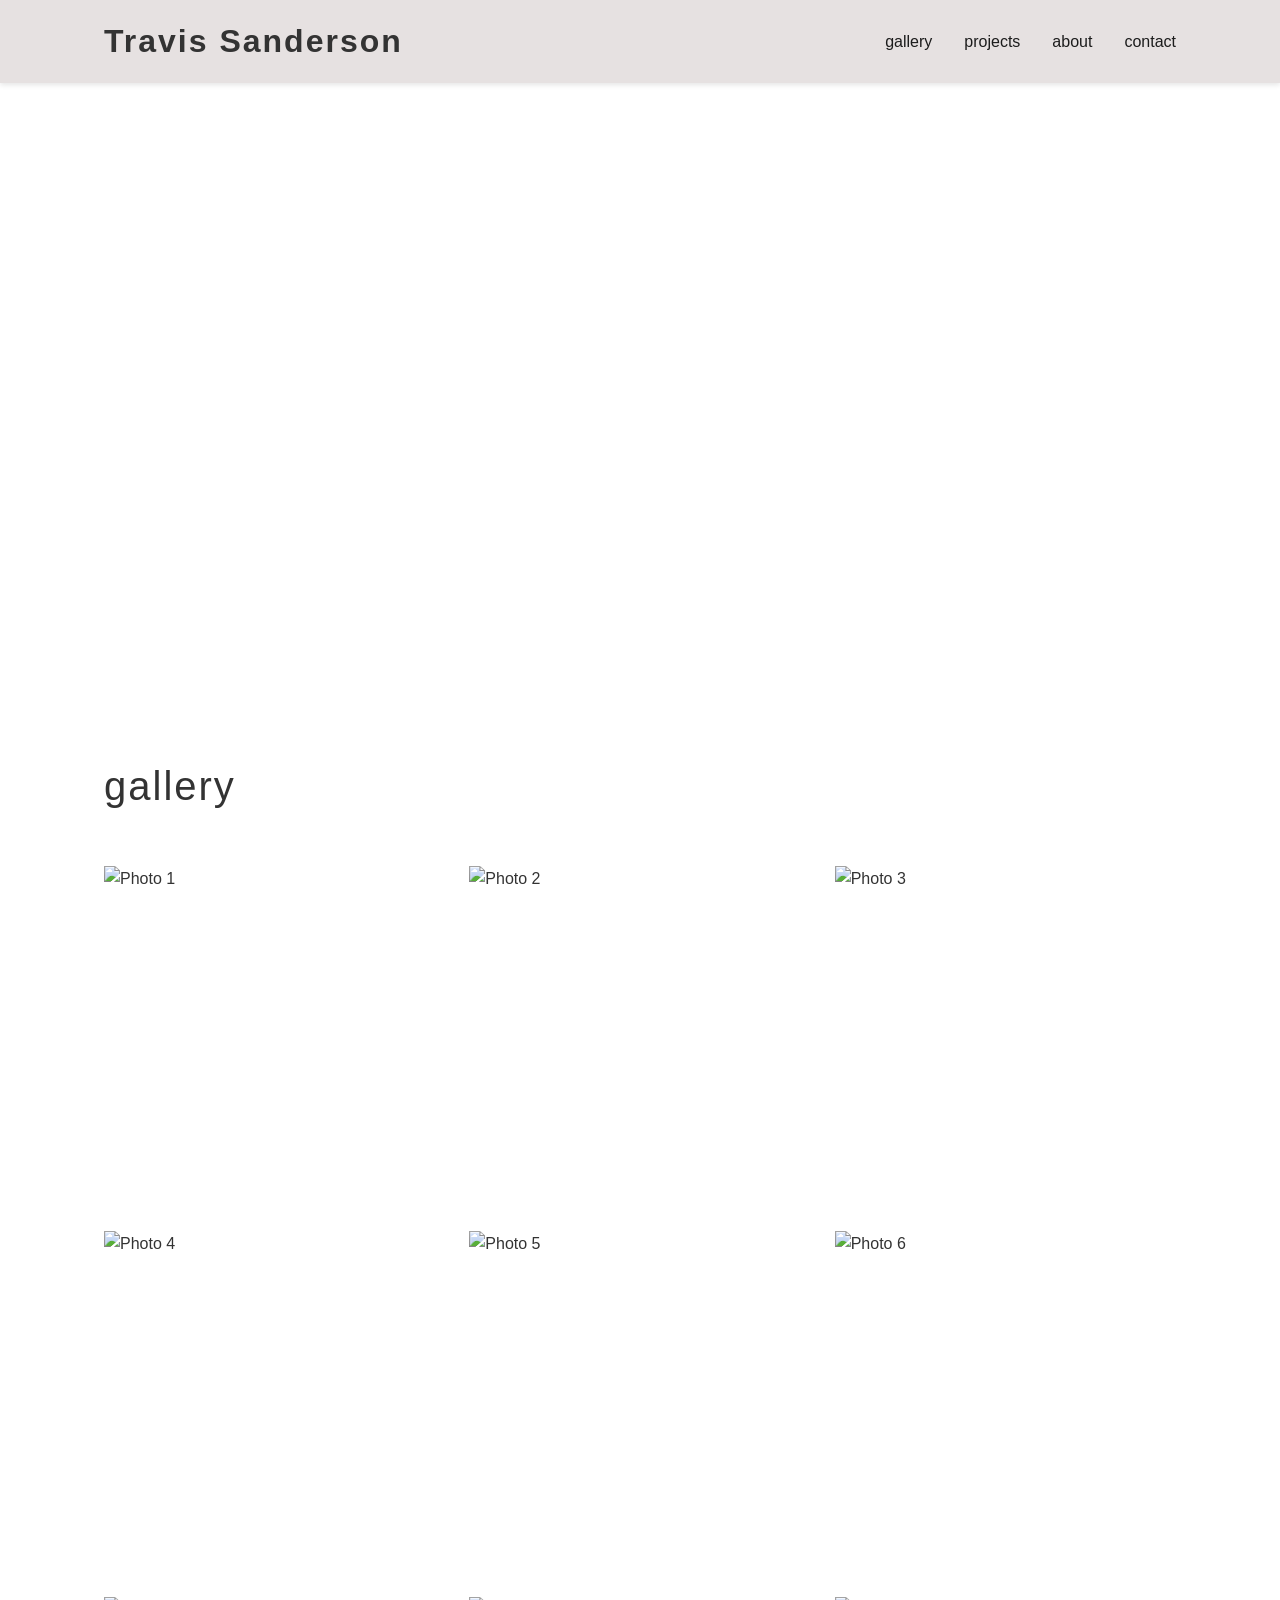
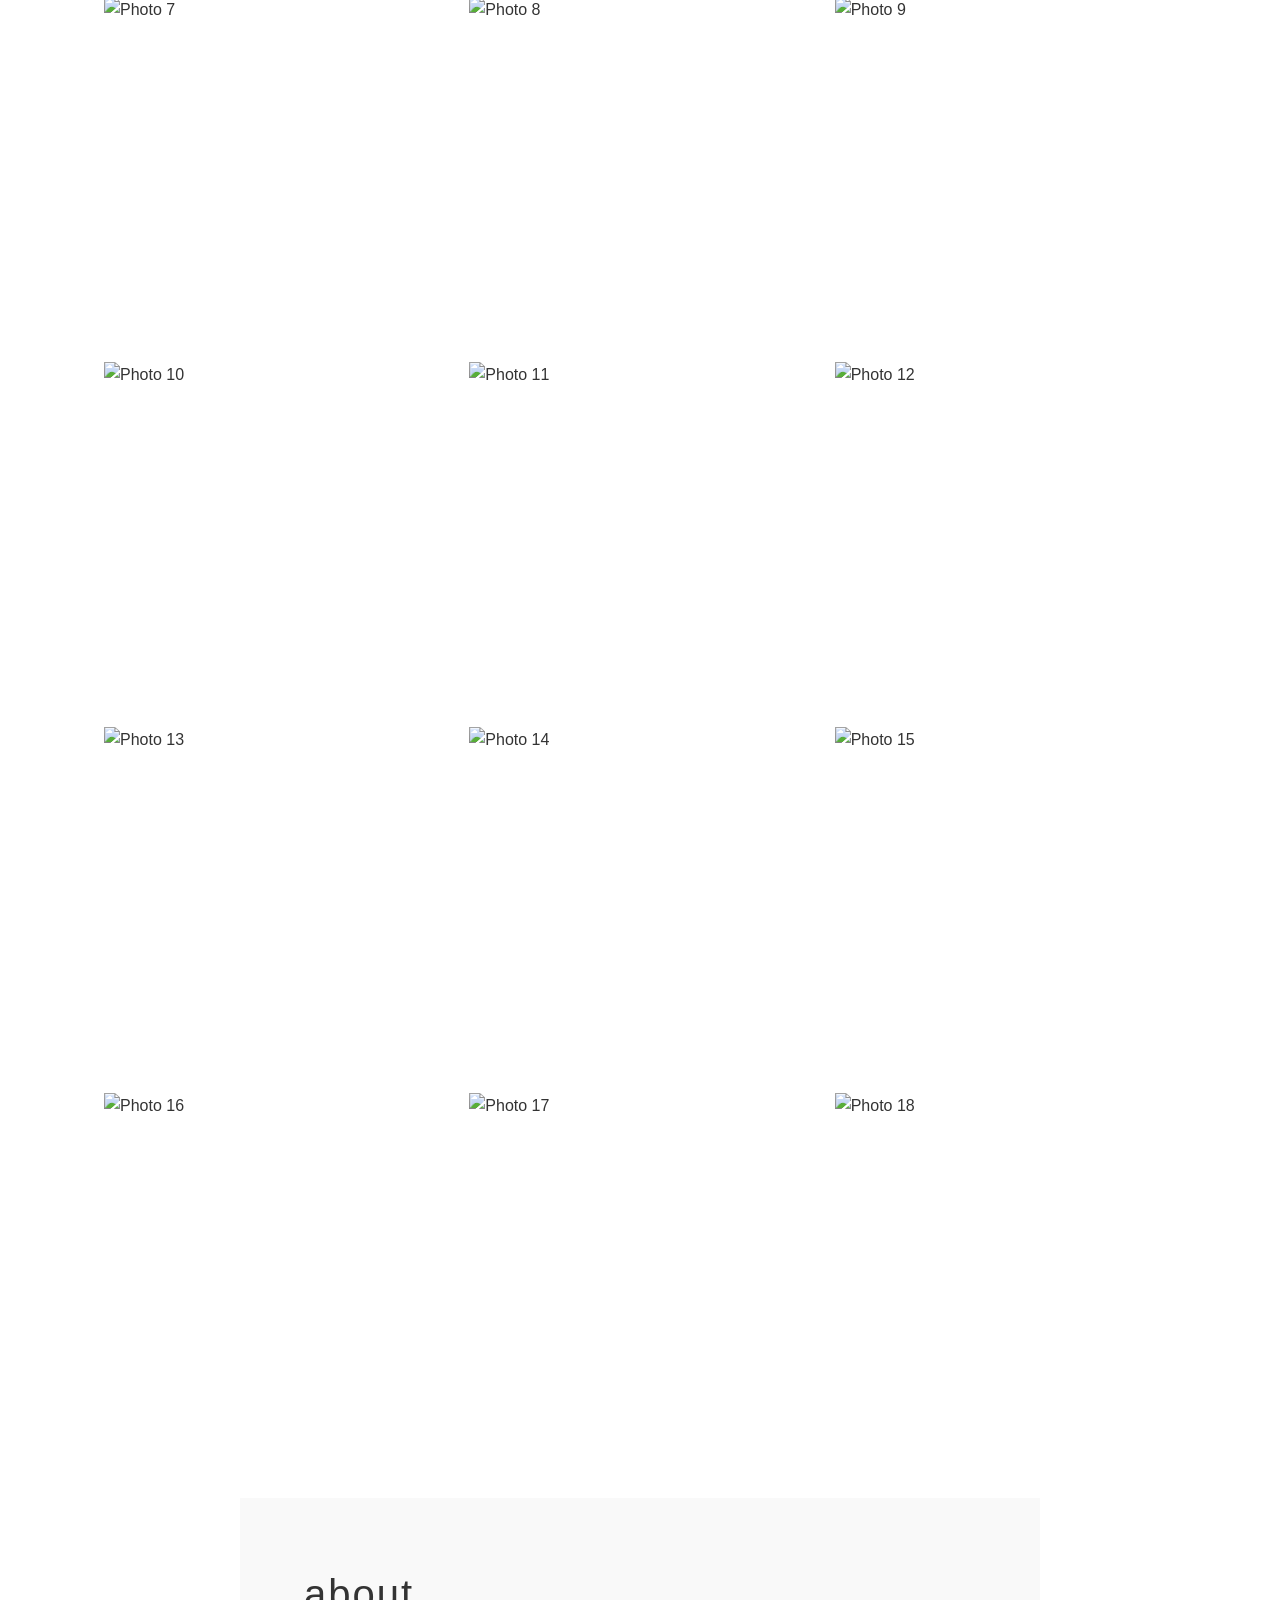
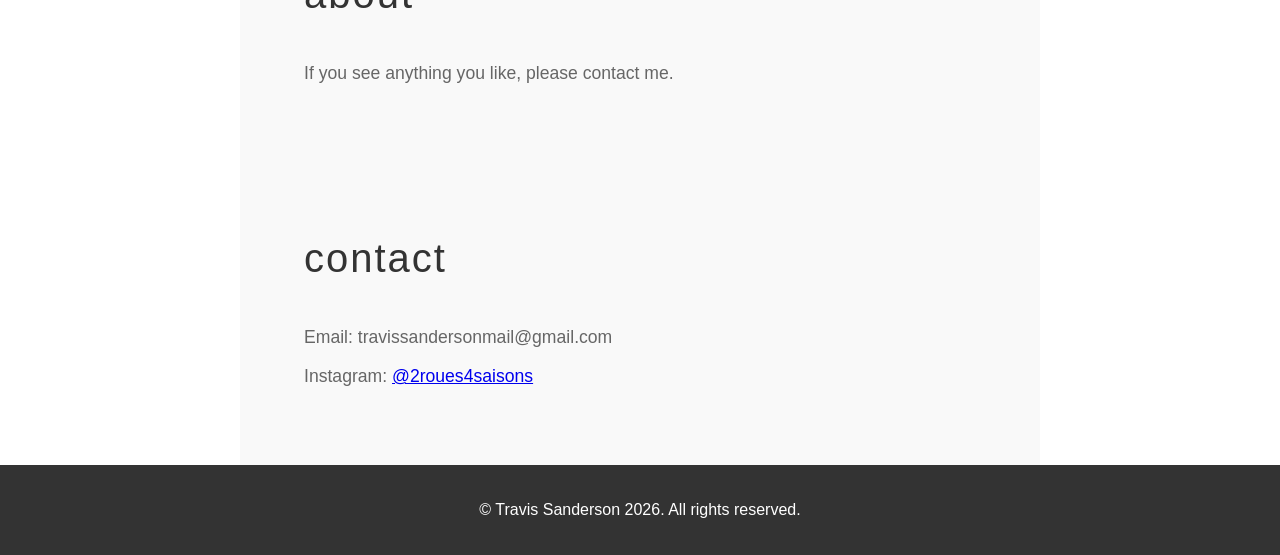
==== index.html @ 3bb4165d "Update index.html" ====
<!DOCTYPE html>
<html lang="en">
<head>
    <meta charset="UTF-8">
    <meta name="viewport" content="width=device-width, initial-scale=1.0">
    <title>Travis Sanderson Photography</title>
    <link rel="icon" type="image/png" href="ts.png">
    <link rel="stylesheet" href="styles.css">
    <style>
        /* Carousel styles */
        .hero {
            position: relative;
            overflow: hidden;
        }
        
        .carousel {
            position: absolute;
            top: 0;
            left: 0;
            width: 100%;
            height: 100%;
        }
        
        .carousel-slide {
            position: absolute;
            top: 0;
            left: 0;
            width: 100%;
            height: 100%;
            opacity: 0;
            transition: opacity 1s ease-in-out;
        }
        
        .carousel-slide.active {
            opacity: 1;
        }
        
        .carousel-slide img {
            width: 100%;
            height: 100%;
            object-fit: cover;
            filter: brightness(0.7);
        }
        
        .hero-content {
            text-align: left;
            max-width: 1200px;
            width: 100%;
            padding: 0 5%;
            margin: 0 auto;
        }
        
        /* Carousel dots */
        .carousel-dots {
            position: absolute;
            bottom: 30px;
            left: 50%;
            transform: translateX(-50%);
            display: flex;
            gap: 10px;
            z-index: 10;
        }
        
        .dot {
            width: 12px;
            height: 12px;
            border-radius: 50%;
            background-color: rgba(255, 255, 255, 0.5);
            cursor: pointer;
            transition: background-color 0.3s;
        }
        
        .dot.active {
            background-color: rgba(255, 255, 255, 1);
        }
        
        /* Lightbox styles */
        .lightbox {
            display: none;
            position: fixed;
            z-index: 9999;
            top: 0;
            left: 0;
            width: 100%;
            height: 100%;
            background-color: rgba(0, 0, 0, 0.9);
            justify-content: center;
            align-items: center;
        }
        
        .lightbox.active {
            display: flex;
        }
        
        .lightbox img {
            max-width: 90%;
            max-height: 90%;
            object-fit: contain;
        }
        
        .lightbox-close {
            position: absolute;
            top: 20px;
            right: 40px;
            color: white;
            font-size: 40px;
            font-weight: bold;
            cursor: pointer;
            background: none;
            border: none;
        }
        
        .lightbox-close:hover {
            color: #ccc;
        }
    </style>
    <!-- Google tag (gtag.js) -->
       <script async src="https://www.googletagmanager.com/gtag/js?id=G-TXJS3RZX51"></script>
       <script>
       window.dataLayer = window.dataLayer || [];
       function gtag(){dataLayer.push(arguments);}
       gtag('js', new Date());

       gtag('config', 'G-TXJS3RZX51');
    </script>
</head>
<body>
    <header>
        <nav>
            <h1>Travis Sanderson</h1>
            <ul>
                <li><a href="#gallery">gallery</a></li>
                <li><a href="projects.html">projects</a></li>
                <li><a href="#about">about</a></li>
                <li><a href="#contact">contact</a></li>
            </ul>
        </nav>
    </header>

    <section class="hero">
        <div class="carousel">
            <div class="carousel-slide active">
                <img src="photo5.jpg" alt="Carousel Image 1">
            </div>
            <div class="carousel-slide">
                <img src="photo9.jpg" alt="Carousel Image 2">
            </div>
            <div class="carousel-slide">
                <img src="photo13.jpg" alt="Carousel Image 3">
            </div>
            <div class="carousel-slide">
                <img src="photo18.jpg" alt="Carousel Image 4">
            </div>
        </div>
        <div class="hero-content">
            <h2></h2>
            <p>I like to observe<br>
               Looking at life around me.<br>
               And I photograph.</p>
        </div>
        <div class="carousel-dots">
            <span class="dot active" onclick="goToSlide(0)"></span>
            <span class="dot" onclick="goToSlide(1)"></span>
            <span class="dot" onclick="goToSlide(2)"></span>
            <span class="dot" onclick="goToSlide(3)"></span>
        </div>
    </section>

    <section id="gallery" class="gallery">
        <h2>gallery</h2>
        <div class="gallery-grid">
    <div class="gallery-item" onclick="openLightbox('20260128_001.jpg')">
        <img src="20260128_001.jpg" alt="Photo 1">    
    </div>
    <div class="gallery-item" onclick="openLightbox('20260127_001.jpg')">
        <img src="20260127_001.jpg" alt="Photo 2">
    </div> 
    <div class="gallery-item" onclick="openLightbox('20260127_002.jpg')">
        <img src="20260127_002.jpg" alt="Photo 3">
    </div> 
    <div class="gallery-item" onclick="openLightbox('20260130_001.jpg')">
        <img src="20260130_001.jpg" alt="Photo 4">
    </div> 
    <div class="gallery-item" onclick="openLightbox('20260130_003.jpg')">
        <img src="20260130_003.jpg" alt="Photo 5">
    </div>    
    <div class="gallery-item" onclick="openLightbox('20250625_126_v1.jpg')">
        <img src="20250625_126_v1.jpg" alt="Photo 6">
    </div>
    <div class="gallery-item" onclick="openLightbox('20250726_106.jpg')">
        <img src="20250726_106.jpg" alt="Photo 7">
    </div>
    <div class="gallery-item" onclick="openLightbox('20250710_108.jpg')">
        <img src="20250710_108.jpg" alt="Photo 8">
    </div>
    <div class="gallery-item" onclick="openLightbox('20241026_017.jpg')">
        <img src="20241026_017.jpg" alt="Photo 9">
    </div>
    <div class="gallery-item" onclick="openLightbox('sanderson_travis_12.jpg')">
        <img src="sanderson_travis_12.jpg" alt="Photo 10">
    </div>
    <div class="gallery-item" onclick="openLightbox('sanderson_travis_08.jpg')">
        <img src="sanderson_travis_08.jpg" alt="Photo 11">
    </div>
    <div class="gallery-item" onclick="openLightbox('sanderson_travis_05.jpg')">
        <img src="sanderson_travis_05.jpg" alt="Photo 12">
    </div>
    <div class="gallery-item" onclick="openLightbox('sanderson_travis_04.jpg')">
        <img src="sanderson_travis_04.jpg" alt="Photo 13">
    </div>
    <div class="gallery-item" onclick="openLightbox('sanderson_travis_03.jpg')">
        <img src="sanderson_travis_03.jpg" alt="Photo 14">
    </div>
    <div class="gallery-item" onclick="openLightbox('sanderson_travis_02.jpg')">
        <img src="sanderson_travis_02.jpg" alt="Photo 15">
    </div>
    <div class="gallery-item" onclick="openLightbox('sanderson_travis_01.jpg')">
        <img src="sanderson_travis_01.jpg" alt="Photo 16">
    </div>
    <div class="gallery-item" onclick="openLightbox('20250204_014.jpg')">
        <img src="20250204_014.jpg" alt="Photo 17">
    </div>
    <div class="gallery-item" onclick="openLightbox('20250107_021_1.jpg')">
        <img src="20250107_021_1.jpg" alt="Photo 18">
    </div>
</div>              
    </section>

    <section id="about" class="about">
        <h2>about</h2>
        <div class="about-content">
            <p>If you see anything you like, please contact me.</p>
        </div>
    </section>

    <section id="contact" class="contact">
        <h2>contact</h2>
        <div class="contact-content">
            <p>Email: travissandersonmail@gmail.com</p>
            <p>Instagram: <a href="https://www.instagram.com/2roues4saisons/" target="_blank">@2roues4saisons</a></p>
        </div>
    </section>

    <footer>
        <p>&copy; Travis Sanderson 2026. All rights reserved.</p>
    </footer>

    <!-- Lightbox -->
    <div id="lightbox" class="lightbox" onclick="closeLightbox()">
        <button class="lightbox-close" onclick="closeLightbox()">&times;</button>
        <img id="lightbox-img" src="" alt="Full size image">
    </div>

    <script>
        // Carousel functionality
        let currentSlide = 0;
        const slides = document.querySelectorAll('.carousel-slide');
        const dots = document.querySelectorAll('.dot');
        const totalSlides = slides.length;
        
        function showSlide(index) {
            // Remove active class from all slides and dots
            slides.forEach(slide => slide.classList.remove('active'));
            dots.forEach(dot => dot.classList.remove('active'));
            
            // Add active class to current slide and dot
            slides[index].classList.add('active');
            dots[index].classList.add('active');
        }
        
        function nextSlide() {
            currentSlide = (currentSlide + 1) % totalSlides;
            showSlide(currentSlide);
        }
        
        function goToSlide(index) {
            currentSlide = index;
            showSlide(currentSlide);
        }
        
        // Auto-advance carousel every 2.5 seconds
        setInterval(nextSlide, 4000);
        
        // Lightbox functionality
        function openLightbox(imageSrc) {
            document.getElementById('lightbox').classList.add('active');
            document.getElementById('lightbox-img').src = imageSrc;
            document.body.style.overflow = 'hidden';
        }
        
        function closeLightbox() {
            document.getElementById('lightbox').classList.remove('active');
            document.body.style.overflow = 'auto';
        }
        
        // Close lightbox with Escape key
        document.addEventListener('keydown', function(event) {
            if (event.key === 'Escape') {
                closeLightbox();
            }
        });
    </script>
    <script>
        // Disable right-click on images
        document.addEventListener('contextmenu', function(e) {
            if (e.target.tagName === 'IMG') {
                e.preventDefault();
                return false;
            }
        });
        
        // Disable dragging images
        document.addEventListener('dragstart', function(e) {
            if (e.target.tagName === 'IMG') {
                e.preventDefault();
                return false;
            }
        });
    </script>
</body>
</html>
---- styles.css ----
html {
    scroll-behavior: smooth;
}

* {
    margin: 0;
    padding: 0;
    box-sizing: border-box;
}

body {
    font-family: 'Segoe UI', Tahoma, Geneva, Verdana, sans-serif;
    line-height: 1.6;
    color: #333;
}

/* Header & Navigation */
header {
    background-color: #e6e1e1;
    box-shadow: 0 2px 5px rgba(0,0,0,0.1);
    position: fixed;
    width: 100%;
    top: 0;
    z-index: 1000;
}

nav {
    display: flex;
    justify-content: space-between;
    align-items: center;
    padding: 1rem 5%;
    max-width: 1200px;
    margin: 0 auto;
}

nav h1 {
    font-size: 2.0rem;
    font-weight: 600;
    letter-spacing: 2px;
}

nav ul {
    display: flex;
    list-style: none;
    gap: 2rem;
}

nav a {
    text-decoration: none;
    color: #1c1c1c;
    font-weight: 300;
    transition: color 0.3s;
}

nav a:hover {
    color: #666;
}

/* Hero Section */
.hero {
    height: 70vh;
    position: relative;
    overflow: hidden;
    margin-top: 60px;
}

.hero-content {
    position: relative;
    z-index: 10;
    max-width: 1200px;
    width: 100%;
    padding: 0 5%;
    margin: 0 auto;
    height: 100%;
    display: flex;
    flex-direction: column;
    justify-content: center;
    color: white;
    text-align: left;
}

.hero-content h2 {
    font-size: 2rem;
    font-weight: 300;
    margin-bottom: 1rem;
    letter-spacing: 3px;
}

.hero-content p {
    font-size: 1.5rem;
    font-weight: 300;
    letter-spacing: 1px;
}

/* Gallery Section */
.gallery {
    padding: 4rem 5%;
    max-width: 1200px;
    margin: 0 auto;
    background-color: #ffffff;
}

.gallery h2 {
    text-align: left;
    font-size: 2.5rem;
    font-weight: 300;
    margin-bottom: 3rem;
    letter-spacing: 2px;
}

.gallery-grid {
    display: grid;
    grid-template-columns: repeat(auto-fit, minmax(300px, 1fr));
    gap: 1.5rem;
}

.gallery-item {
    overflow: hidden;
    cursor: pointer;
    aspect-ratio: 1;
}

.gallery-item img {
    width: 100%;
    height: 100%;
    object-fit: cover;
    transition: transform 0.3s ease;
}

.gallery-item:hover img {
    transform: scale(1.05);
}

/* About Section */
.about {
    padding: 4rem 5%;
    background-color: #f9f9f9;
    max-width: 800px;
    margin: 0 auto;
}

.about-content {    
    text-align: left;
    font-size: 1.1rem;
    color: #666;
}

.about h2 {
    text-align: left;
    font-size: 2.5rem;
    font-weight: 300;
    margin-bottom: 2rem;
    letter-spacing: 2px;
}

.about p {
    margin: 0.5rem 0;
    line-height: 1.8;    
}

/* Contact Section */
.contact {
    padding: 4rem 5%;
    background-color: #f9f9f9;
    max-width: 800px;
    margin: 0 auto;
}

.contact-content {
    text-align: left;
    font-size: 1.1rem;
    color: #666;
}

.contact h2 {
    text-align: left;
    font-size: 2.5rem;
    font-weight: 300;
    margin-bottom: 2rem;
    letter-spacing: 2px;
}

.contact p {
    margin: 0.5rem 0;
    line-height: 1.8;
}

/* Footer */
footer {
    background-color: #333;
    color: white;
    text-align: center;
    padding: 2rem;
    font-weight: 300;
}

/* Responsive Design */
@media (max-width: 768px) {
    nav {
        flex-direction: column;
        gap: 1rem;
    }
    
    nav ul {
        gap: 1rem;
    }
    
    .hero-content h2 {
        font-size: 2rem;
    }
    
    .gallery-grid {
        grid-template-columns: repeat(auto-fit, minmax(250px, 1fr));
        gap: 1rem;
    }
}
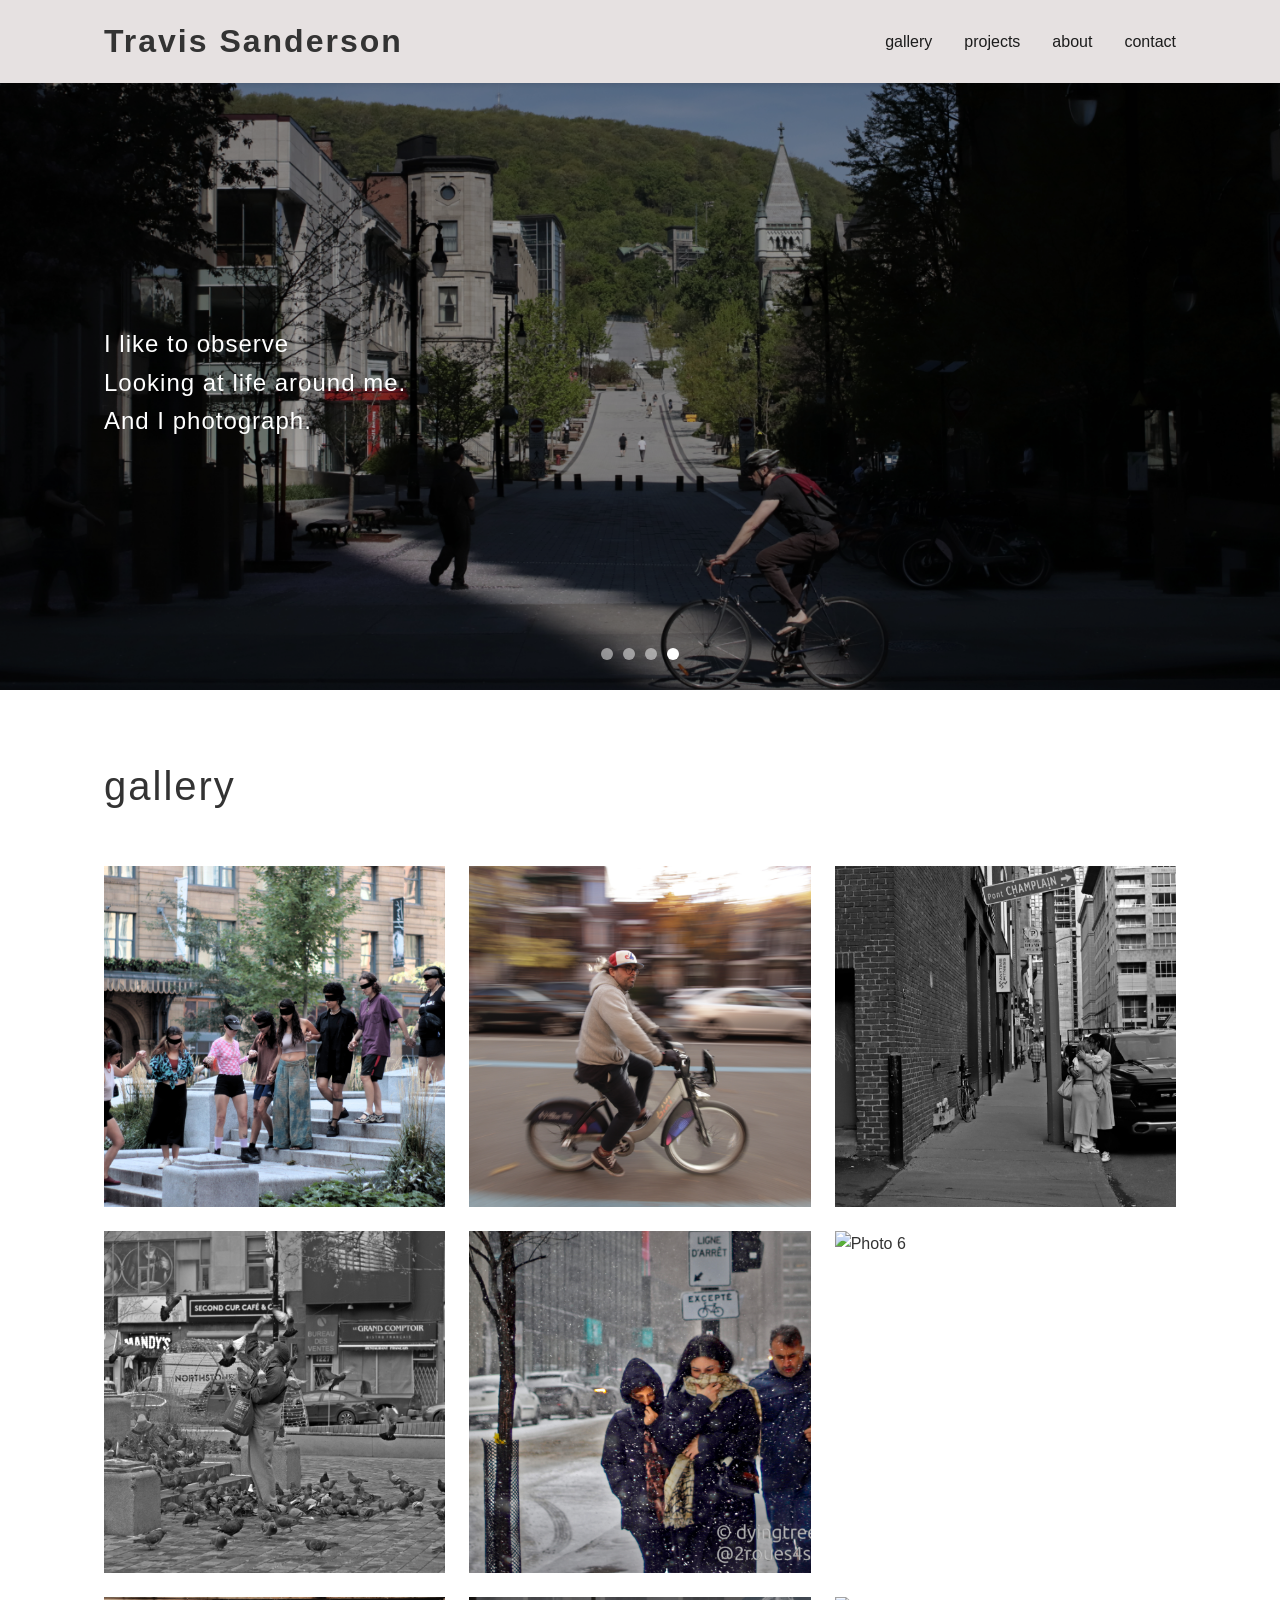
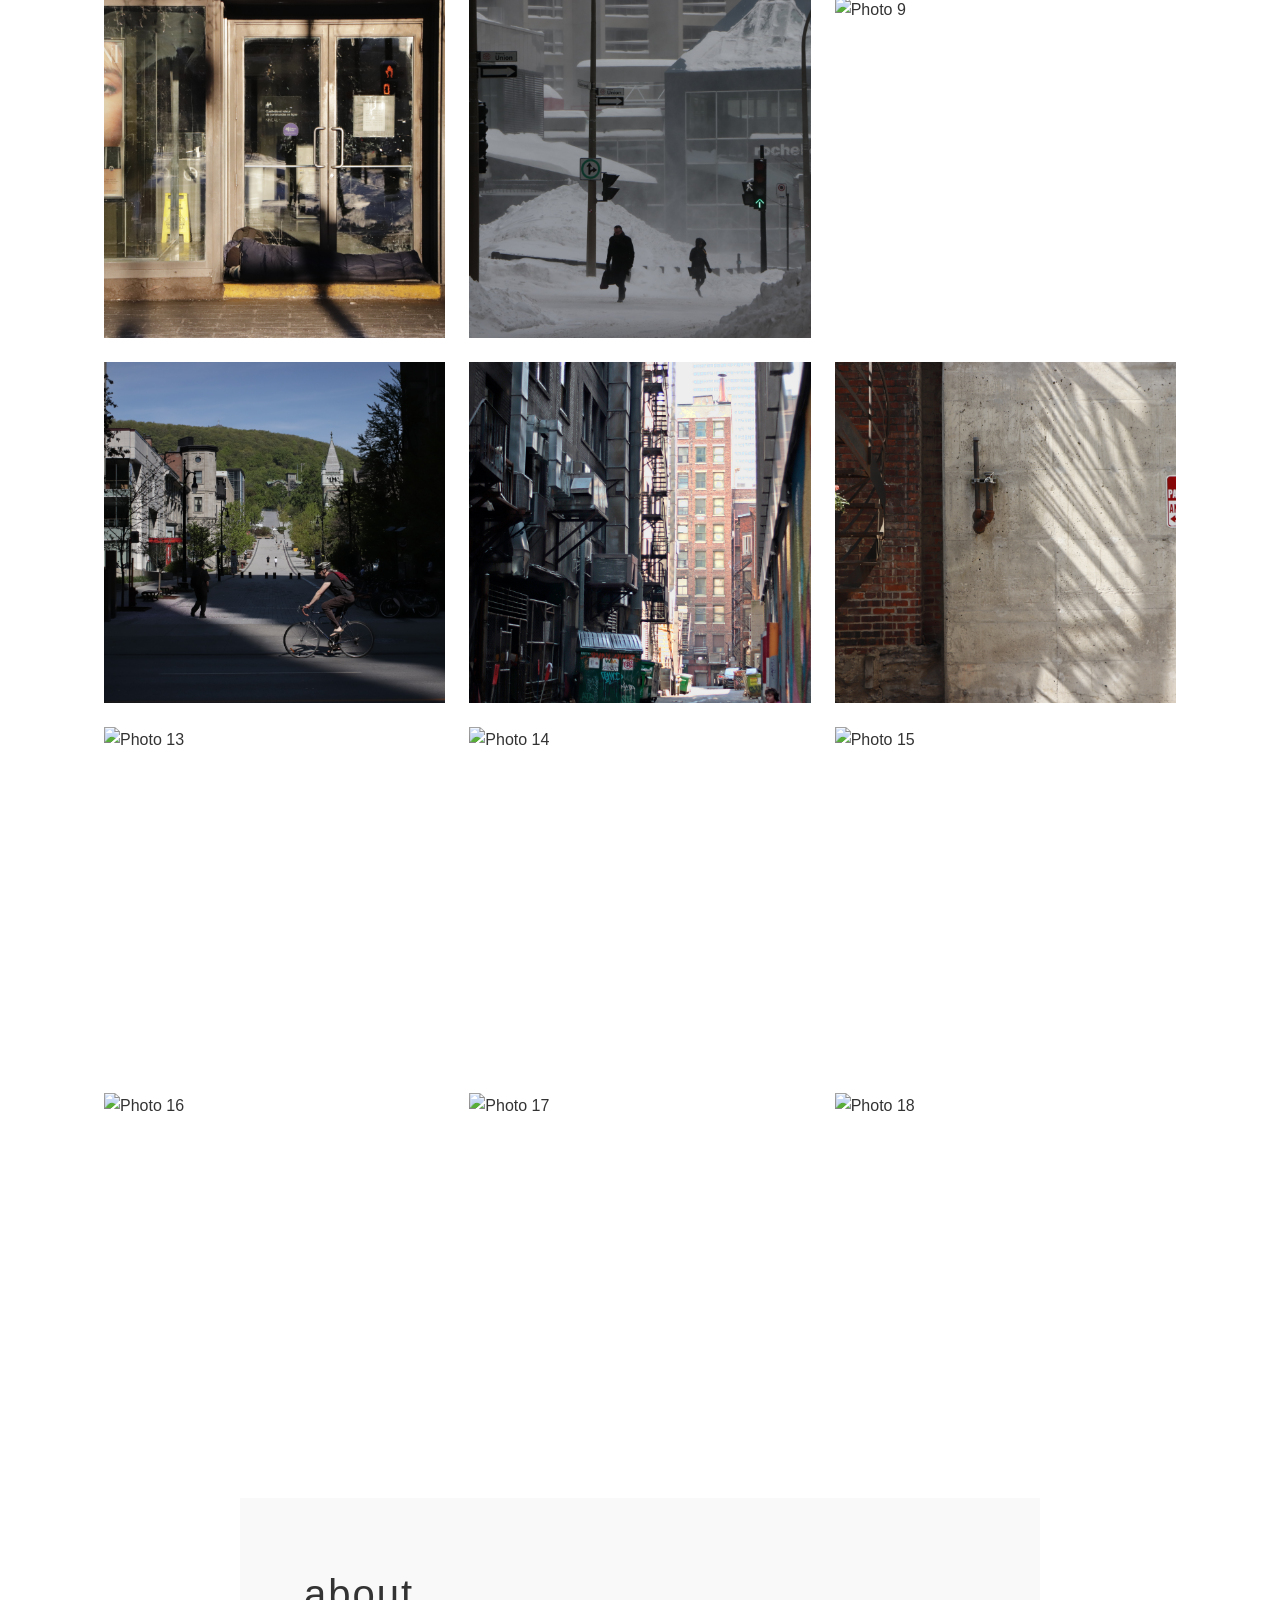
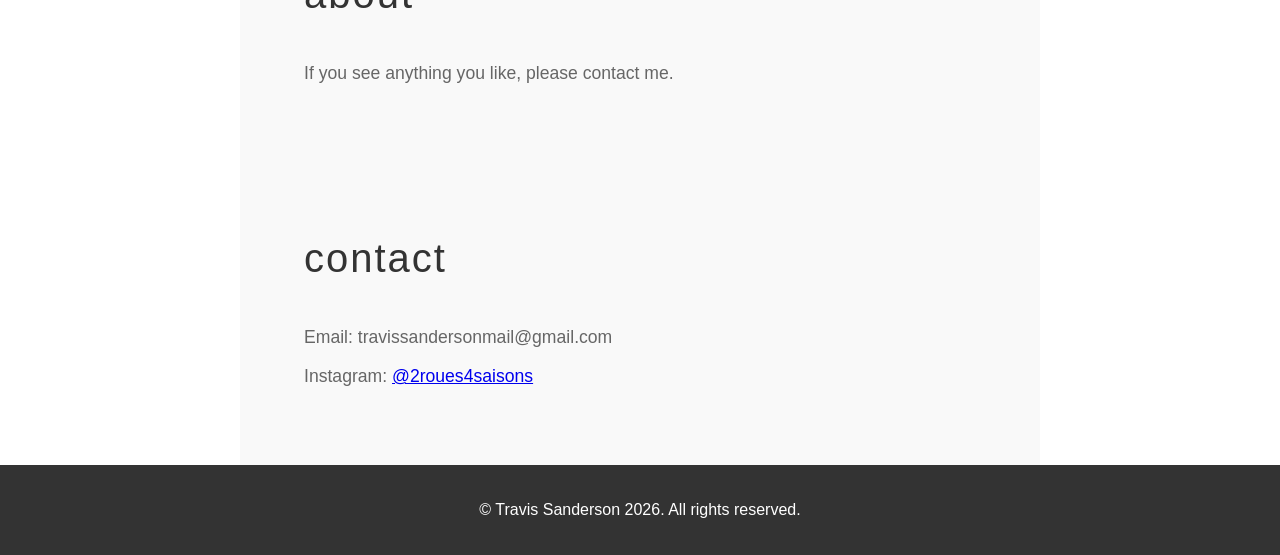
==== commit 2ca4f965: "Update index.html" ====
--- a/index.html
+++ b/index.html
@@ -149,7 +149,7 @@
                 <img src="photo13.jpg" alt="Carousel Image 3">
             </div>
             <div class="carousel-slide">
-                <img src="photo18.jpg" alt="Carousel Image 4">
+                <img src="photo10.jpg" alt="Carousel Image 4">
             </div>
         </div>
         <div class="hero-content">
@@ -169,59 +169,59 @@
     <section id="gallery" class="gallery">
         <h2>gallery</h2>
         <div class="gallery-grid">
-    <div class="gallery-item" onclick="openLightbox('20260128_001.jpg')">
-        <img src="20260128_001.jpg" alt="Photo 1">    
-    </div>
-    <div class="gallery-item" onclick="openLightbox('20260127_001.jpg')">
-        <img src="20260127_001.jpg" alt="Photo 2">
+    <div class="gallery-item" onclick="openLightbox('photo1.jpg')">
+        <img src="photo1.jpg" alt="Photo 1">    
+    </div>
+    <div class="gallery-item" onclick="openLightbox('photo2.jpg')">
+        <img src="photo2.jpg" alt="Photo 2">
     </div> 
-    <div class="gallery-item" onclick="openLightbox('20260127_002.jpg')">
-        <img src="20260127_002.jpg" alt="Photo 3">
+    <div class="gallery-item" onclick="openLightbox('photo3.jpg')">
+        <img src="photo3.jpg" alt="Photo 3">
     </div> 
-    <div class="gallery-item" onclick="openLightbox('20260130_001.jpg')">
-        <img src="20260130_001.jpg" alt="Photo 4">
+    <div class="gallery-item" onclick="openLightbox('photo4.jpg')">
+        <img src="photo4.jpg" alt="Photo 4">
     </div> 
-    <div class="gallery-item" onclick="openLightbox('20260130_003.jpg')">
-        <img src="20260130_003.jpg" alt="Photo 5">
+    <div class="gallery-item" onclick="openLightbox('photo5.jpg')">
+        <img src="photo5.jpg" alt="Photo 5">
     </div>    
-    <div class="gallery-item" onclick="openLightbox('20250625_126_v1.jpg')">
-        <img src="20250625_126_v1.jpg" alt="Photo 6">
-    </div>
-    <div class="gallery-item" onclick="openLightbox('20250726_106.jpg')">
-        <img src="20250726_106.jpg" alt="Photo 7">
-    </div>
-    <div class="gallery-item" onclick="openLightbox('20250710_108.jpg')">
-        <img src="20250710_108.jpg" alt="Photo 8">
-    </div>
-    <div class="gallery-item" onclick="openLightbox('20241026_017.jpg')">
-        <img src="20241026_017.jpg" alt="Photo 9">
-    </div>
-    <div class="gallery-item" onclick="openLightbox('sanderson_travis_12.jpg')">
-        <img src="sanderson_travis_12.jpg" alt="Photo 10">
-    </div>
-    <div class="gallery-item" onclick="openLightbox('sanderson_travis_08.jpg')">
-        <img src="sanderson_travis_08.jpg" alt="Photo 11">
-    </div>
-    <div class="gallery-item" onclick="openLightbox('sanderson_travis_05.jpg')">
-        <img src="sanderson_travis_05.jpg" alt="Photo 12">
-    </div>
-    <div class="gallery-item" onclick="openLightbox('sanderson_travis_04.jpg')">
-        <img src="sanderson_travis_04.jpg" alt="Photo 13">
-    </div>
-    <div class="gallery-item" onclick="openLightbox('sanderson_travis_03.jpg')">
-        <img src="sanderson_travis_03.jpg" alt="Photo 14">
-    </div>
-    <div class="gallery-item" onclick="openLightbox('sanderson_travis_02.jpg')">
-        <img src="sanderson_travis_02.jpg" alt="Photo 15">
-    </div>
-    <div class="gallery-item" onclick="openLightbox('sanderson_travis_01.jpg')">
-        <img src="sanderson_travis_01.jpg" alt="Photo 16">
-    </div>
-    <div class="gallery-item" onclick="openLightbox('20250204_014.jpg')">
-        <img src="20250204_014.jpg" alt="Photo 17">
-    </div>
-    <div class="gallery-item" onclick="openLightbox('20250107_021_1.jpg')">
-        <img src="20250107_021_1.jpg" alt="Photo 18">
+    <div class="gallery-item" onclick="openLightbox('photo6.jpg')">
+        <img src="photo6.jpg" alt="Photo 6">
+    </div>
+    <div class="gallery-item" onclick="openLightbox('photo7.jpg')">
+        <img src="photo7.jpg" alt="Photo 7">
+    </div>
+    <div class="gallery-item" onclick="openLightbox('photo8.jpg')">
+        <img src="photo8.jpg" alt="Photo 8">
+    </div>
+    <div class="gallery-item" onclick="openLightbox('photo9.jpg')">
+        <img src="photo9.jpg" alt="Photo 9">
+    </div>
+    <div class="gallery-item" onclick="openLightbox('photo10.jpg')">
+        <img src="photo10.jpg" alt="Photo 10">
+    </div>
+    <div class="gallery-item" onclick="openLightbox('photo11.jpg')">
+        <img src="photo11.jpg" alt="Photo 11">
+    </div>
+    <div class="gallery-item" onclick="openLightbox('photo12.jpg')">
+        <img src="photo12.jpg" alt="Photo 12">
+    </div>
+    <div class="gallery-item" onclick="openLightbox('photo13.jpg')">
+        <img src="photo13.jpg" alt="Photo 13">
+    </div>
+    <div class="gallery-item" onclick="openLightbox('photo14.jpg')">
+        <img src="photo14.jpg" alt="Photo 14">
+    </div>
+    <div class="gallery-item" onclick="openLightbox('photo15.jpg')">
+        <img src="photo15.jpg" alt="Photo 15">
+    </div>
+    <div class="gallery-item" onclick="openLightbox('photo16.jpg')">
+        <img src="photo16.jpg" alt="Photo 16">
+    </div>
+    <div class="gallery-item" onclick="openLightbox('photo17.jpg')">
+        <img src="photo17.jpg" alt="Photo 17">
+    </div>
+    <div class="gallery-item" onclick="openLightbox('photo18.jpg')">
+        <img src="photo18.jpg" alt="Photo 18">
     </div>
 </div>              
     </section>
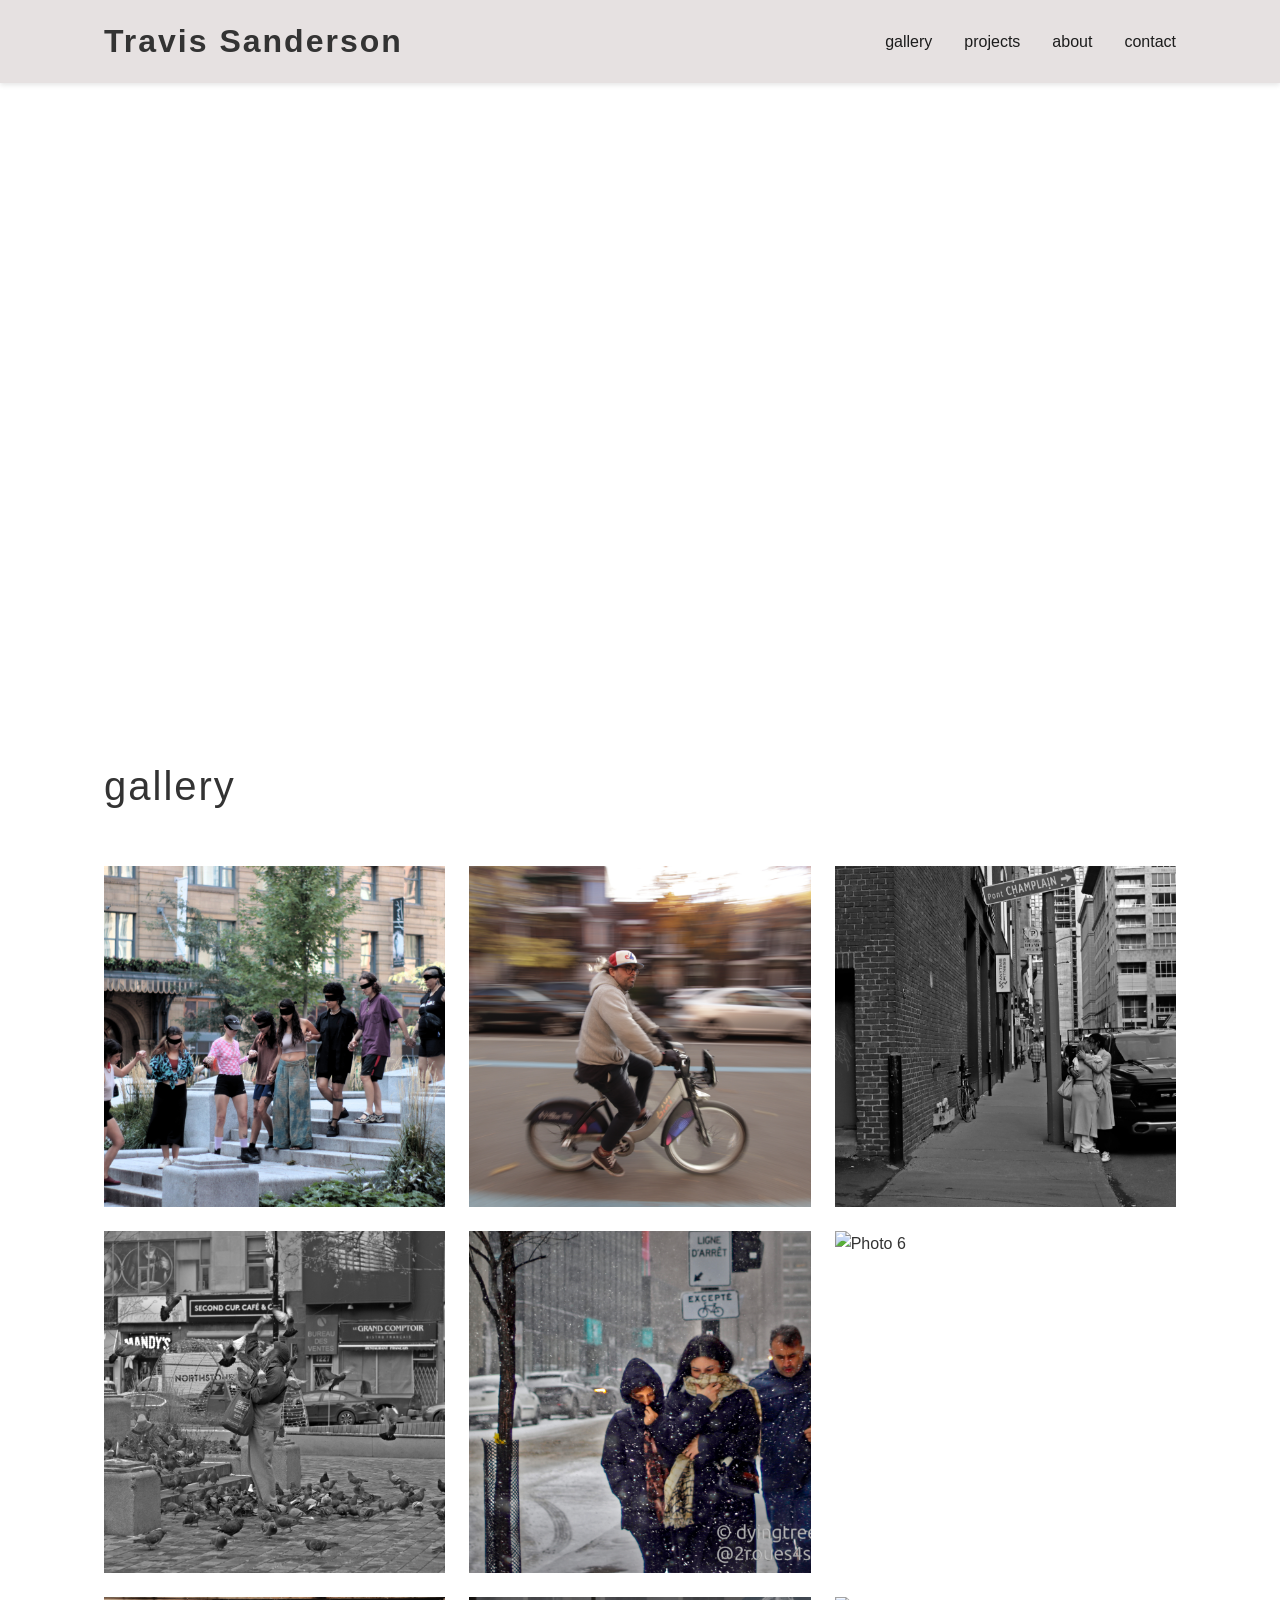
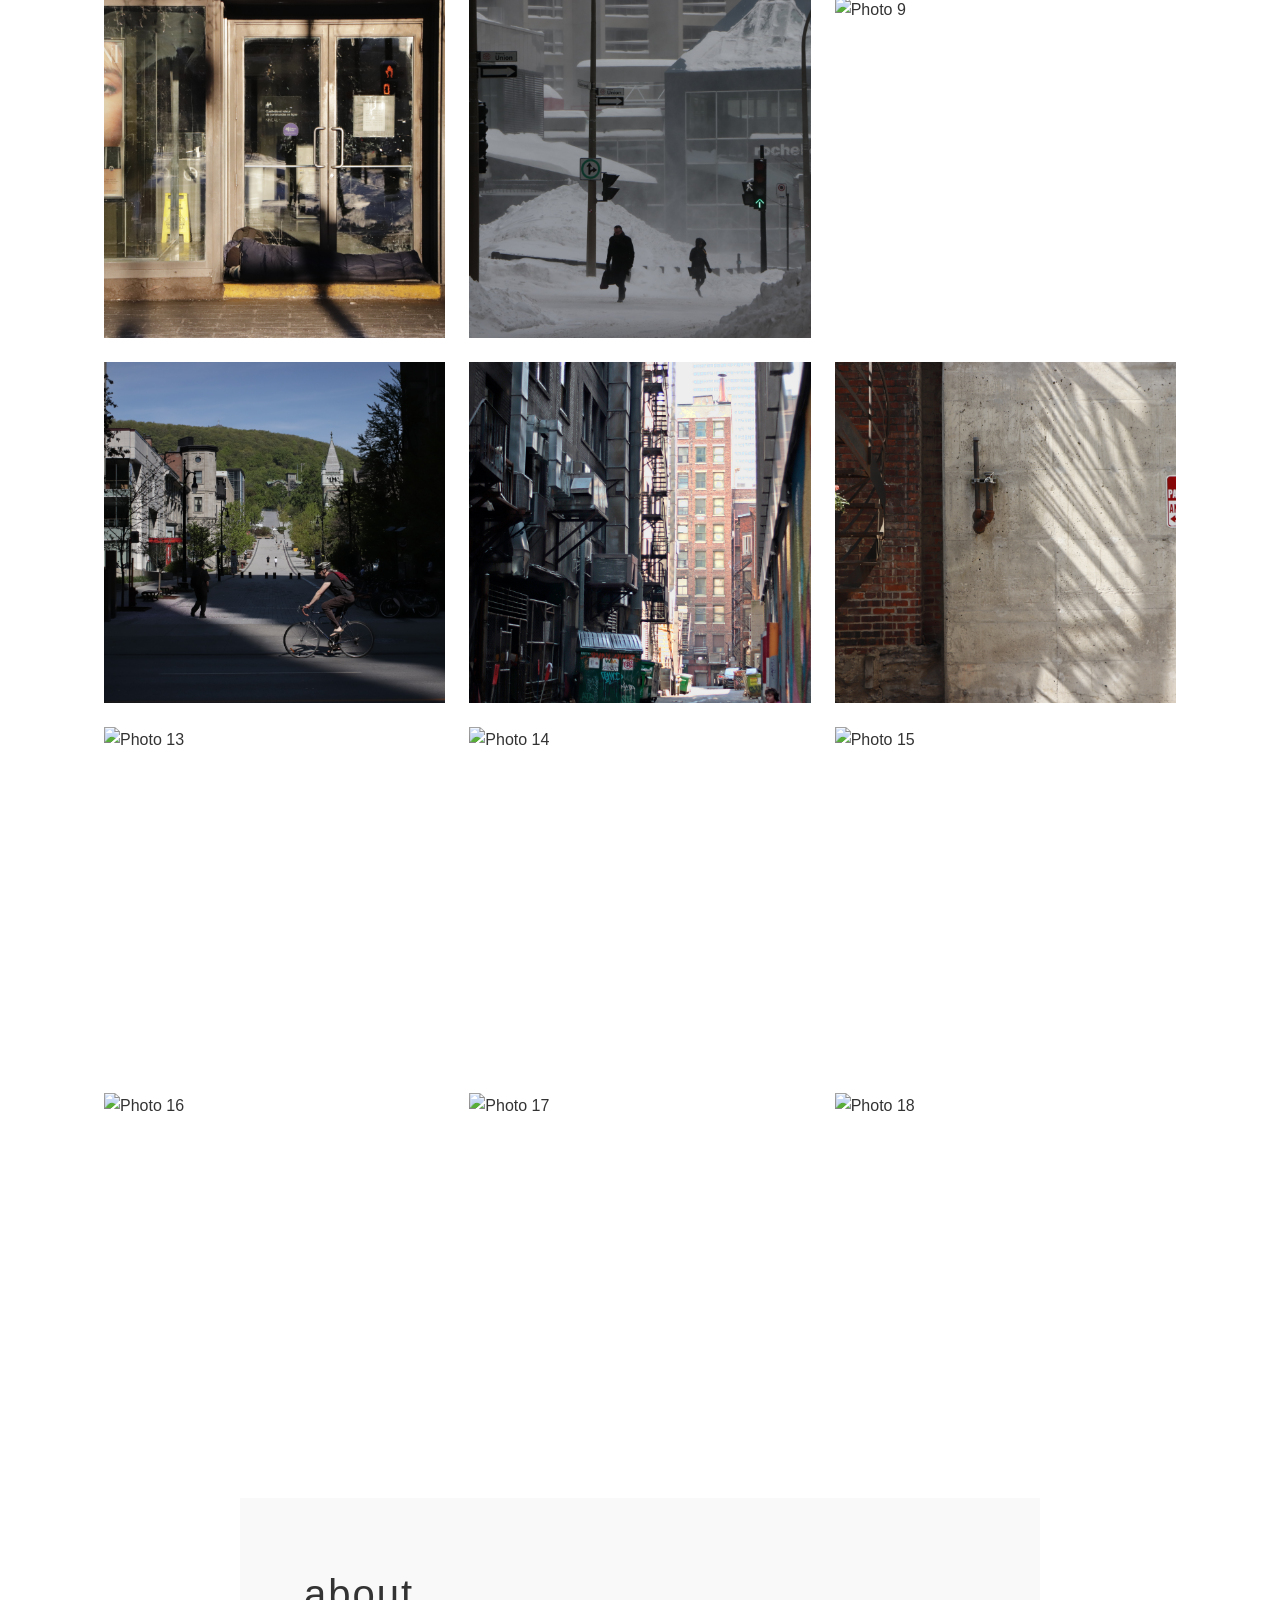
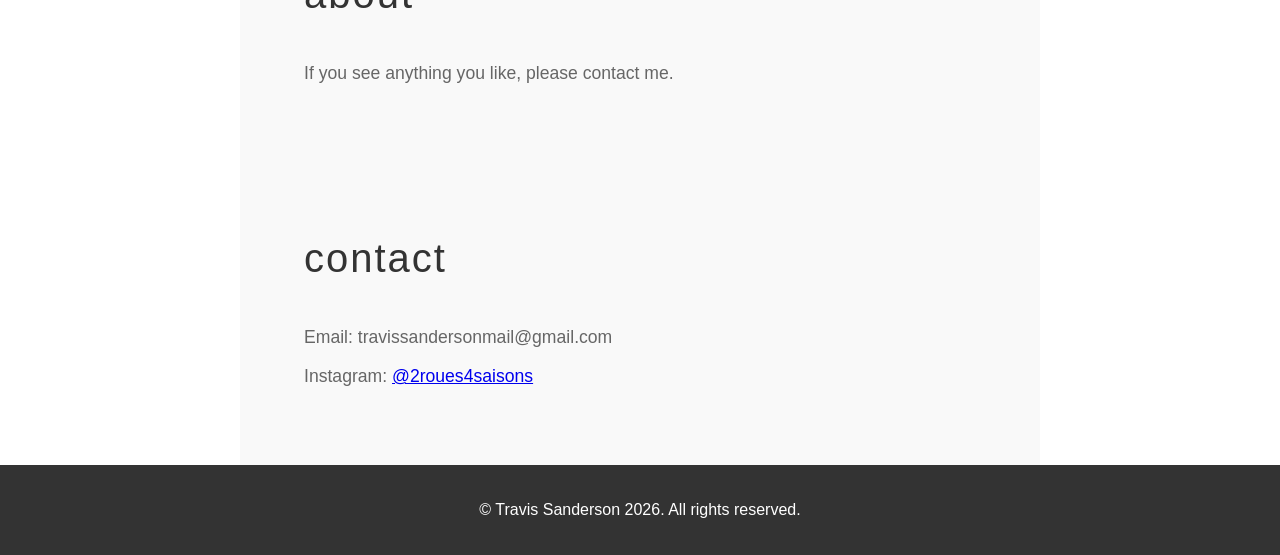
==== commit ce3d0e83: "Update Instagram link in contact section" ====
--- a/index.html
+++ b/index.html
@@ -237,7 +237,7 @@
         <h2>contact</h2>
         <div class="contact-content">
             <p>Email: travissandersonmail@gmail.com</p>
-            <p>Instagram: <a href="https://www.instagram.com/2roues4saisons/" target="_blank">@2roues4saisons</a></p>
+            <p>Instagram: <a href="https://www.instagram.com/dyingtrees_/" target="_blank">@2roues4saisons</a></p>
         </div>
     </section>
 
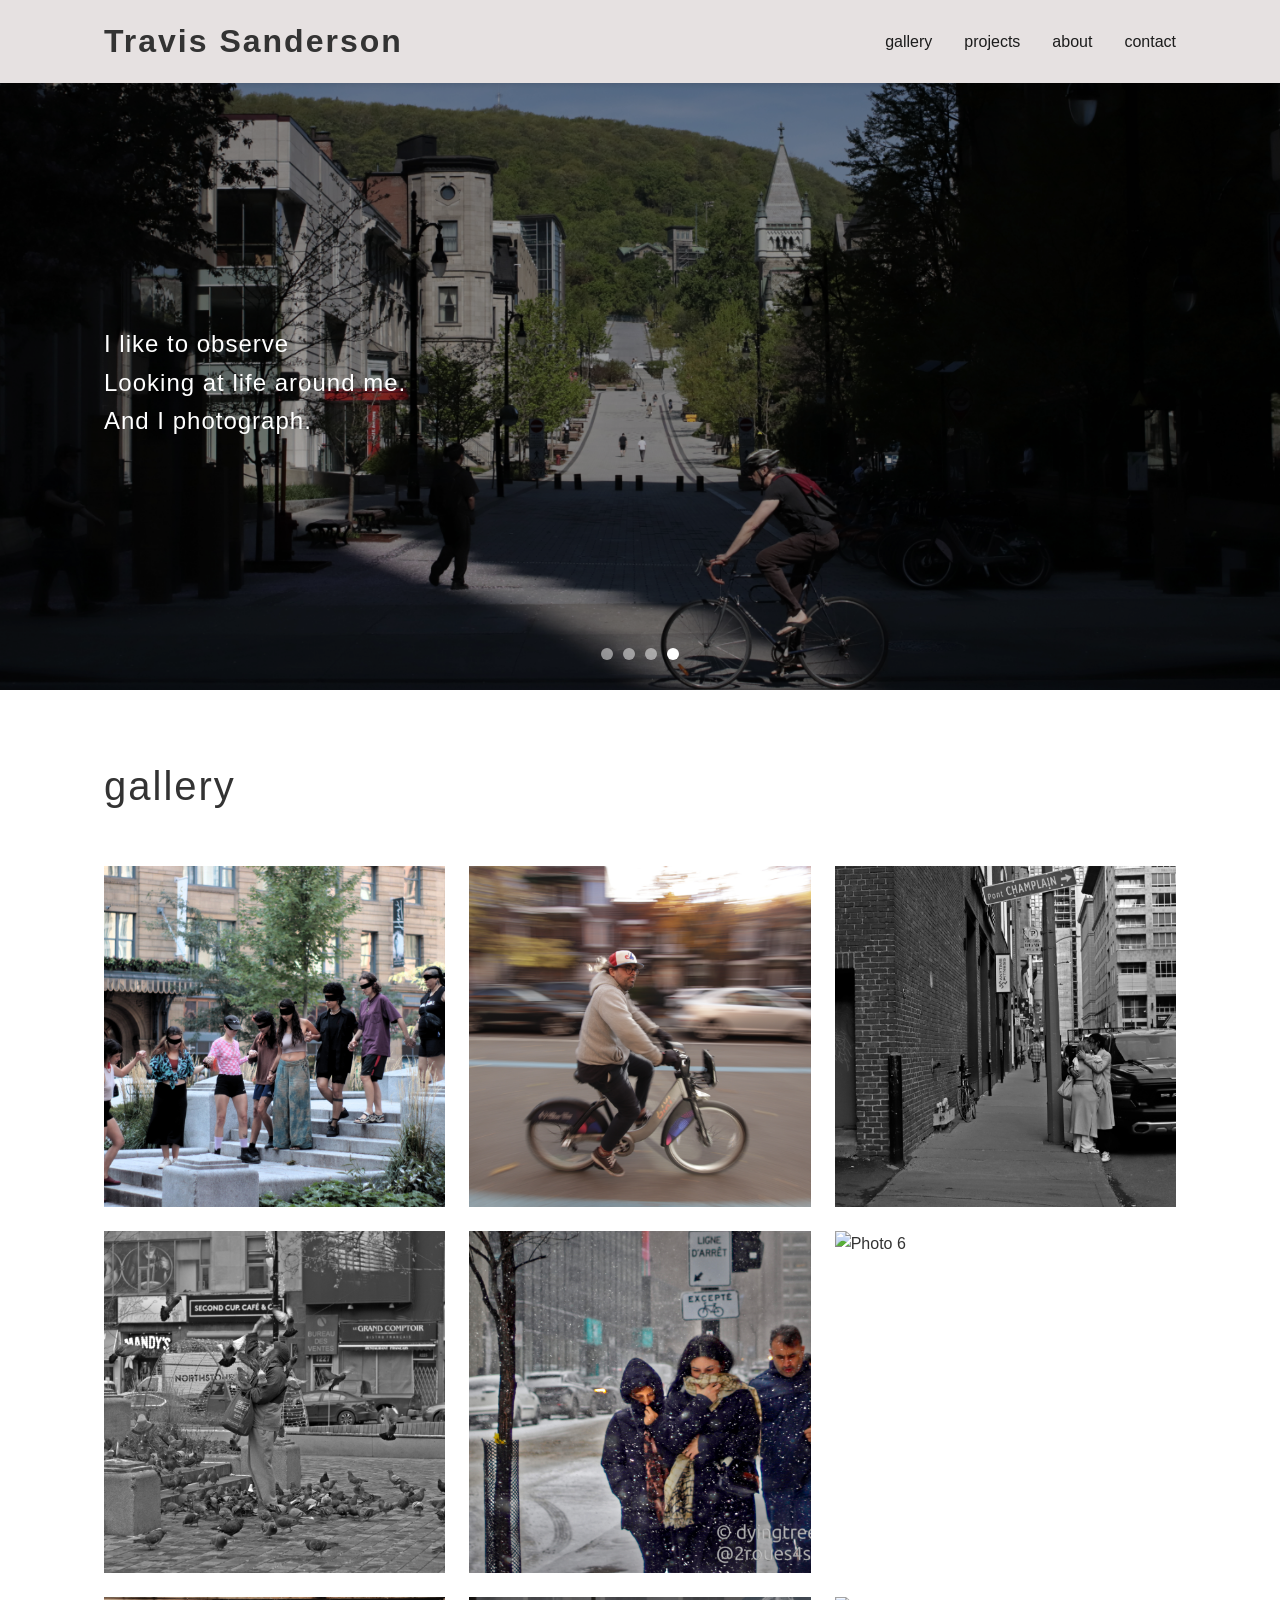
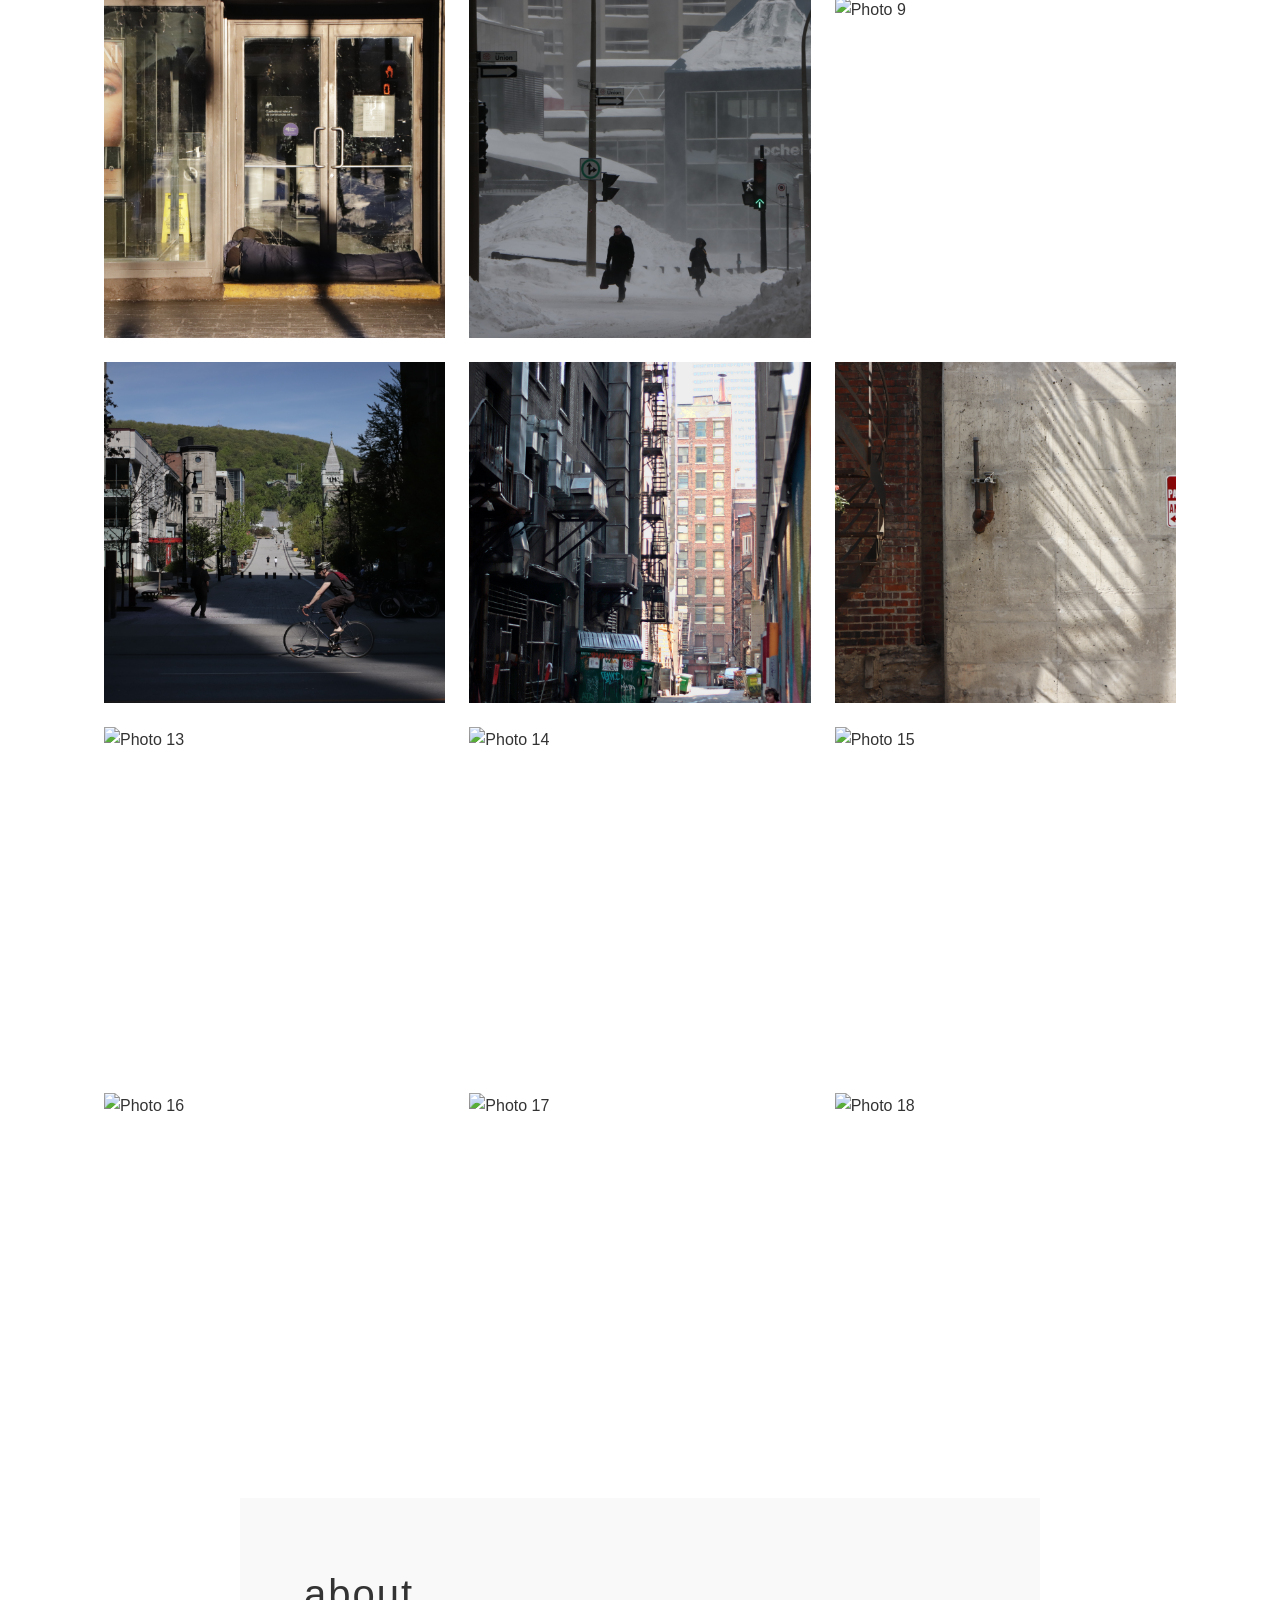
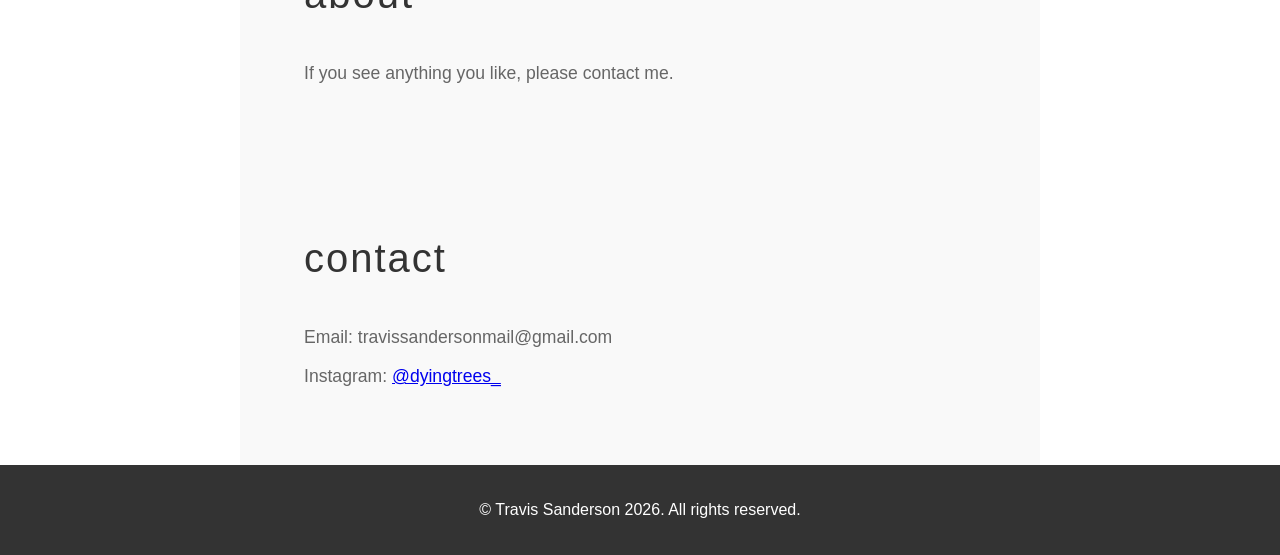
==== commit 04e968ae: "Update Instagram handle in contact section" ====
--- a/index.html
+++ b/index.html
@@ -237,7 +237,7 @@
         <h2>contact</h2>
         <div class="contact-content">
             <p>Email: travissandersonmail@gmail.com</p>
-            <p>Instagram: <a href="https://www.instagram.com/dyingtrees_/" target="_blank">@2roues4saisons</a></p>
+            <p>Instagram: <a href="https://www.instagram.com/dyingtrees_/" target="_blank">@dyingtrees_</a></p>
         </div>
     </section>
 
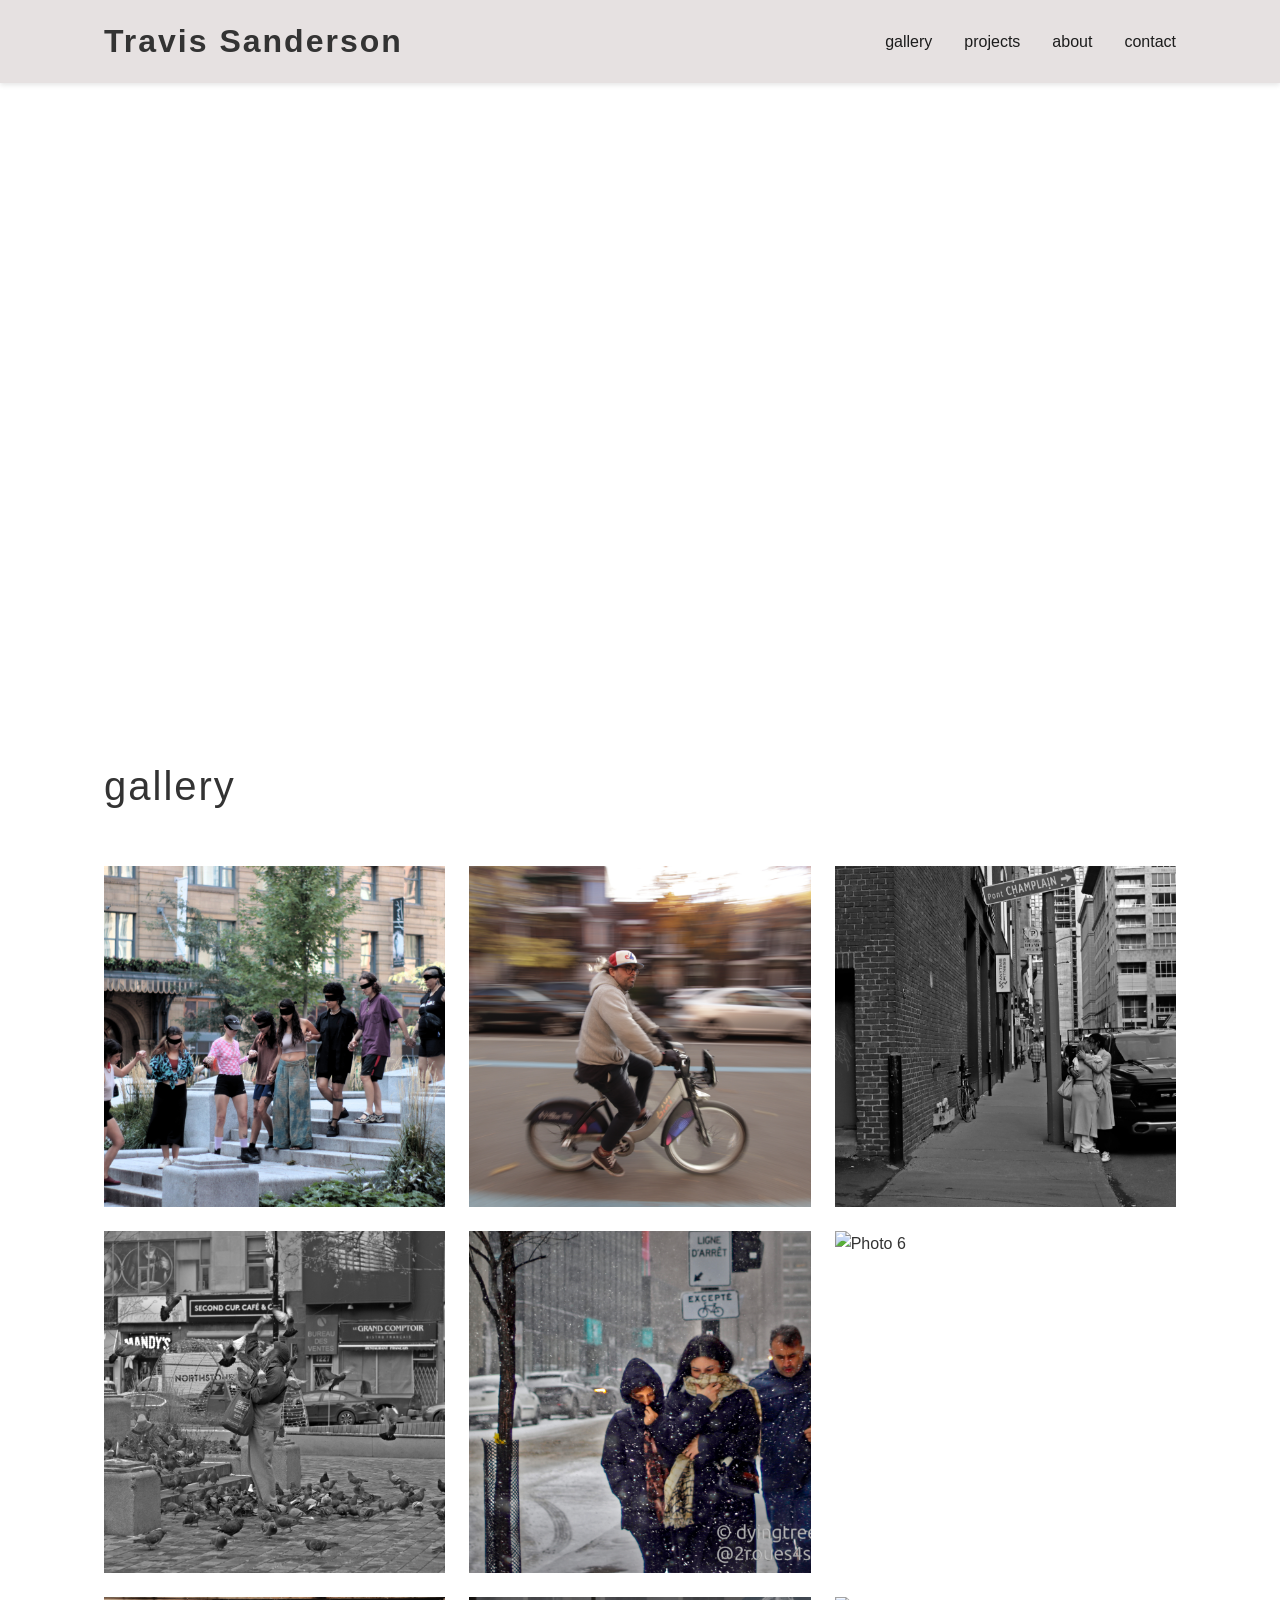
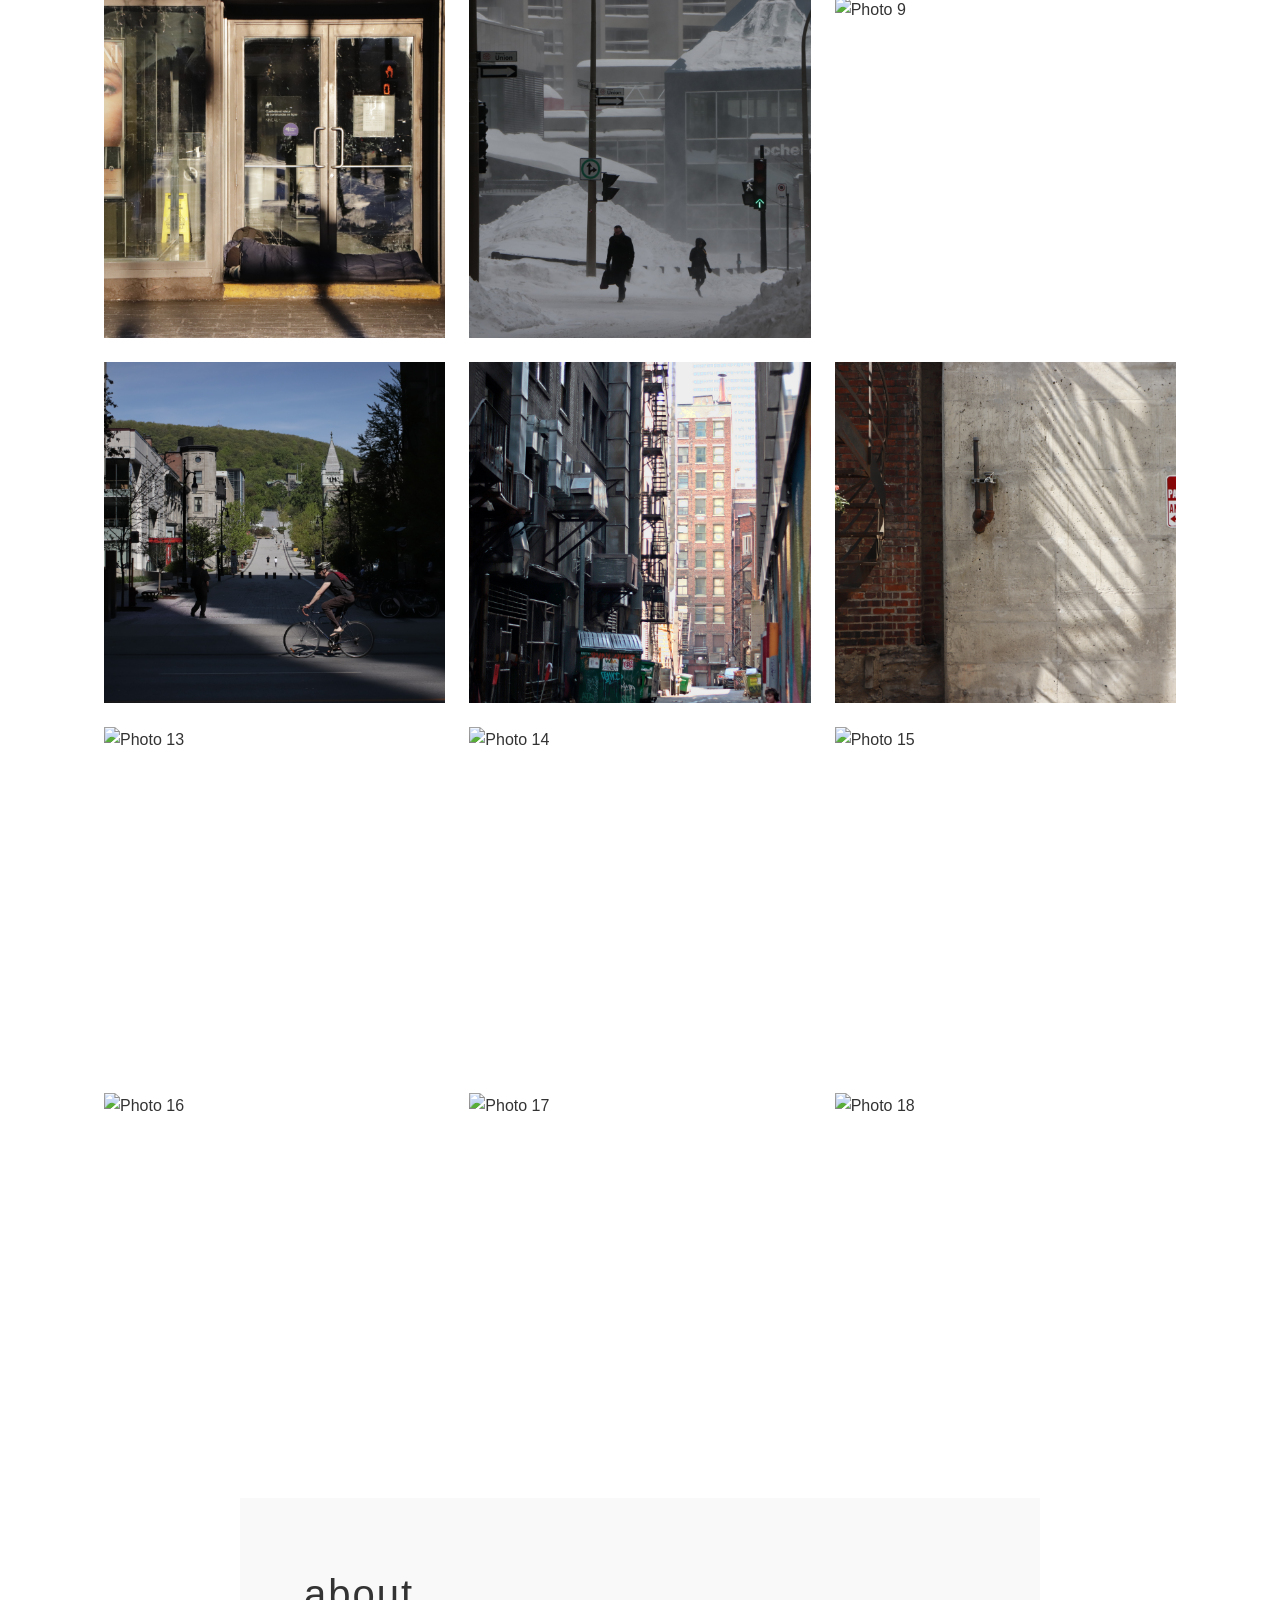
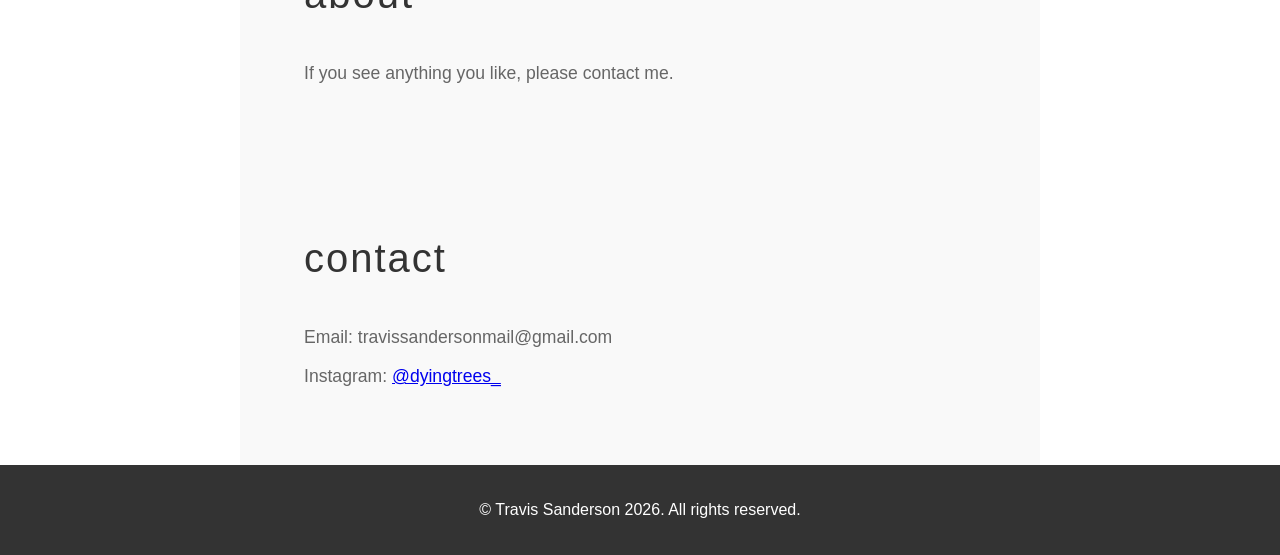
==== commit 70b5d8a0: "Add files via upload" ====
--- a/index.html
+++ b/index.html
@@ -6,6 +6,8 @@
     <title>Travis Sanderson Photography</title>
     <link rel="icon" type="image/png" href="ts.png">
     <link rel="stylesheet" href="styles.css">
+    <!-- Preload the first carousel image so it appears instantly -->
+    <link rel="preload" as="image" href="photo5.jpg">
     <style>
         /* Carousel styles */
         .hero {
@@ -139,17 +141,19 @@
 
     <section class="hero">
         <div class="carousel">
+            <!-- First slide: high priority, no lazy loading — it's visible immediately -->
             <div class="carousel-slide active">
-                <img src="photo5.jpg" alt="Carousel Image 1">
-            </div>
+                <img src="photo5.jpg" alt="Carousel Image 1" fetchpriority="high" width="1920" height="1280">
+            </div>
+            <!-- Remaining slides: lazy load since they're hidden until rotated to -->
             <div class="carousel-slide">
-                <img src="photo9.jpg" alt="Carousel Image 2">
+                <img src="photo9.jpg" alt="Carousel Image 2" loading="lazy" width="1920" height="1280">
             </div>
             <div class="carousel-slide">
-                <img src="photo13.jpg" alt="Carousel Image 3">
+                <img src="photo13.jpg" alt="Carousel Image 3" loading="lazy" width="1920" height="1280">
             </div>
             <div class="carousel-slide">
-                <img src="photo10.jpg" alt="Carousel Image 4">
+                <img src="photo10.jpg" alt="Carousel Image 4" loading="lazy" width="1920" height="1280">
             </div>
         </div>
         <div class="hero-content">
@@ -169,61 +173,64 @@
     <section id="gallery" class="gallery">
         <h2>gallery</h2>
         <div class="gallery-grid">
-    <div class="gallery-item" onclick="openLightbox('photo1.jpg')">
-        <img src="photo1.jpg" alt="Photo 1">    
-    </div>
-    <div class="gallery-item" onclick="openLightbox('photo2.jpg')">
-        <img src="photo2.jpg" alt="Photo 2">
-    </div> 
-    <div class="gallery-item" onclick="openLightbox('photo3.jpg')">
-        <img src="photo3.jpg" alt="Photo 3">
-    </div> 
-    <div class="gallery-item" onclick="openLightbox('photo4.jpg')">
-        <img src="photo4.jpg" alt="Photo 4">
-    </div> 
-    <div class="gallery-item" onclick="openLightbox('photo5.jpg')">
-        <img src="photo5.jpg" alt="Photo 5">
-    </div>    
-    <div class="gallery-item" onclick="openLightbox('photo6.jpg')">
-        <img src="photo6.jpg" alt="Photo 6">
-    </div>
-    <div class="gallery-item" onclick="openLightbox('photo7.jpg')">
-        <img src="photo7.jpg" alt="Photo 7">
-    </div>
-    <div class="gallery-item" onclick="openLightbox('photo8.jpg')">
-        <img src="photo8.jpg" alt="Photo 8">
-    </div>
-    <div class="gallery-item" onclick="openLightbox('photo9.jpg')">
-        <img src="photo9.jpg" alt="Photo 9">
-    </div>
-    <div class="gallery-item" onclick="openLightbox('photo10.jpg')">
-        <img src="photo10.jpg" alt="Photo 10">
-    </div>
-    <div class="gallery-item" onclick="openLightbox('photo11.jpg')">
-        <img src="photo11.jpg" alt="Photo 11">
-    </div>
-    <div class="gallery-item" onclick="openLightbox('photo12.jpg')">
-        <img src="photo12.jpg" alt="Photo 12">
-    </div>
-    <div class="gallery-item" onclick="openLightbox('photo13.jpg')">
-        <img src="photo13.jpg" alt="Photo 13">
-    </div>
-    <div class="gallery-item" onclick="openLightbox('photo14.jpg')">
-        <img src="photo14.jpg" alt="Photo 14">
-    </div>
-    <div class="gallery-item" onclick="openLightbox('photo15.jpg')">
-        <img src="photo15.jpg" alt="Photo 15">
-    </div>
-    <div class="gallery-item" onclick="openLightbox('photo16.jpg')">
-        <img src="photo16.jpg" alt="Photo 16">
-    </div>
-    <div class="gallery-item" onclick="openLightbox('photo17.jpg')">
-        <img src="photo17.jpg" alt="Photo 17">
-    </div>
-    <div class="gallery-item" onclick="openLightbox('photo18.jpg')">
-        <img src="photo18.jpg" alt="Photo 18">
-    </div>
-</div>              
+            <!-- All gallery images use loading="lazy" so they only fetch when scrolled into view.
+                 width/height prevent layout shifts while images load.
+                 Adjust these dimensions to match your actual image aspect ratio. -->
+            <div class="gallery-item" onclick="openLightbox('photo1.jpg')">
+                <img src="photo1.jpg" alt="Photo 1" loading="lazy" width="800" height="533">
+            </div>
+            <div class="gallery-item" onclick="openLightbox('photo2.jpg')">
+                <img src="photo2.jpg" alt="Photo 2" loading="lazy" width="800" height="533">
+            </div>
+            <div class="gallery-item" onclick="openLightbox('photo3.jpg')">
+                <img src="photo3.jpg" alt="Photo 3" loading="lazy" width="800" height="533">
+            </div>
+            <div class="gallery-item" onclick="openLightbox('photo4.jpg')">
+                <img src="photo4.jpg" alt="Photo 4" loading="lazy" width="800" height="533">
+            </div>
+            <div class="gallery-item" onclick="openLightbox('photo5.jpg')">
+                <img src="photo5.jpg" alt="Photo 5" loading="lazy" width="800" height="533">
+            </div>
+            <div class="gallery-item" onclick="openLightbox('photo6.jpg')">
+                <img src="photo6.jpg" alt="Photo 6" loading="lazy" width="800" height="533">
+            </div>
+            <div class="gallery-item" onclick="openLightbox('photo7.jpg')">
+                <img src="photo7.jpg" alt="Photo 7" loading="lazy" width="800" height="533">
+            </div>
+            <div class="gallery-item" onclick="openLightbox('photo8.jpg')">
+                <img src="photo8.jpg" alt="Photo 8" loading="lazy" width="800" height="533">
+            </div>
+            <div class="gallery-item" onclick="openLightbox('photo9.jpg')">
+                <img src="photo9.jpg" alt="Photo 9" loading="lazy" width="800" height="533">
+            </div>
+            <div class="gallery-item" onclick="openLightbox('photo10.jpg')">
+                <img src="photo10.jpg" alt="Photo 10" loading="lazy" width="800" height="533">
+            </div>
+            <div class="gallery-item" onclick="openLightbox('photo11.jpg')">
+                <img src="photo11.jpg" alt="Photo 11" loading="lazy" width="800" height="533">
+            </div>
+            <div class="gallery-item" onclick="openLightbox('photo12.jpg')">
+                <img src="photo12.jpg" alt="Photo 12" loading="lazy" width="800" height="533">
+            </div>
+            <div class="gallery-item" onclick="openLightbox('photo13.jpg')">
+                <img src="photo13.jpg" alt="Photo 13" loading="lazy" width="800" height="533">
+            </div>
+            <div class="gallery-item" onclick="openLightbox('photo14.jpg')">
+                <img src="photo14.jpg" alt="Photo 14" loading="lazy" width="800" height="533">
+            </div>
+            <div class="gallery-item" onclick="openLightbox('photo15.jpg')">
+                <img src="photo15.jpg" alt="Photo 15" loading="lazy" width="800" height="533">
+            </div>
+            <div class="gallery-item" onclick="openLightbox('photo16.jpg')">
+                <img src="photo16.jpg" alt="Photo 16" loading="lazy" width="800" height="533">
+            </div>
+            <div class="gallery-item" onclick="openLightbox('photo17.jpg')">
+                <img src="photo17.jpg" alt="Photo 17" loading="lazy" width="800" height="533">
+            </div>
+            <div class="gallery-item" onclick="openLightbox('photo18.jpg')">
+                <img src="photo18.jpg" alt="Photo 18" loading="lazy" width="800" height="533">
+            </div>
+        </div>
     </section>
 
     <section id="about" class="about">
@@ -259,11 +266,8 @@
         const totalSlides = slides.length;
         
         function showSlide(index) {
-            // Remove active class from all slides and dots
             slides.forEach(slide => slide.classList.remove('active'));
             dots.forEach(dot => dot.classList.remove('active'));
-            
-            // Add active class to current slide and dot
             slides[index].classList.add('active');
             dots[index].classList.add('active');
         }
@@ -278,7 +282,7 @@
             showSlide(currentSlide);
         }
         
-        // Auto-advance carousel every 2.5 seconds
+        // Auto-advance carousel every 4 seconds
         setInterval(nextSlide, 4000);
         
         // Lightbox functionality
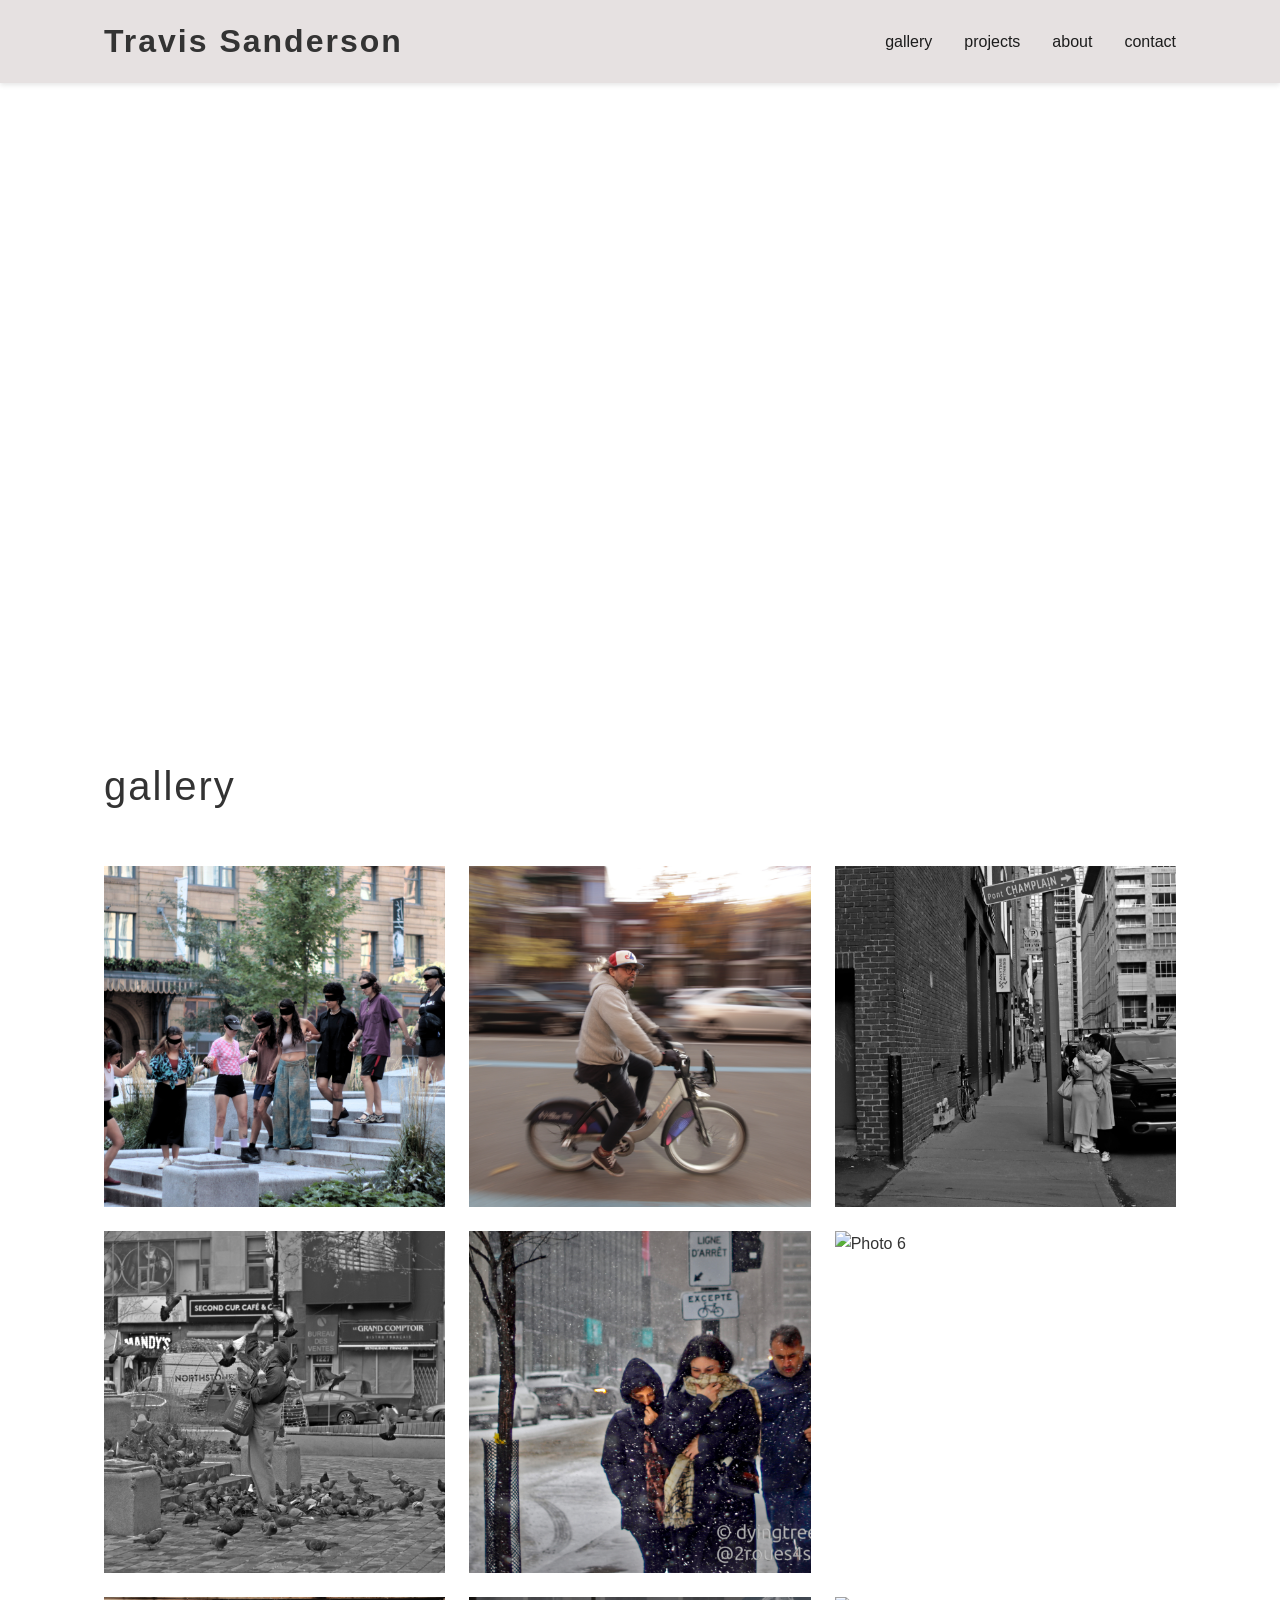
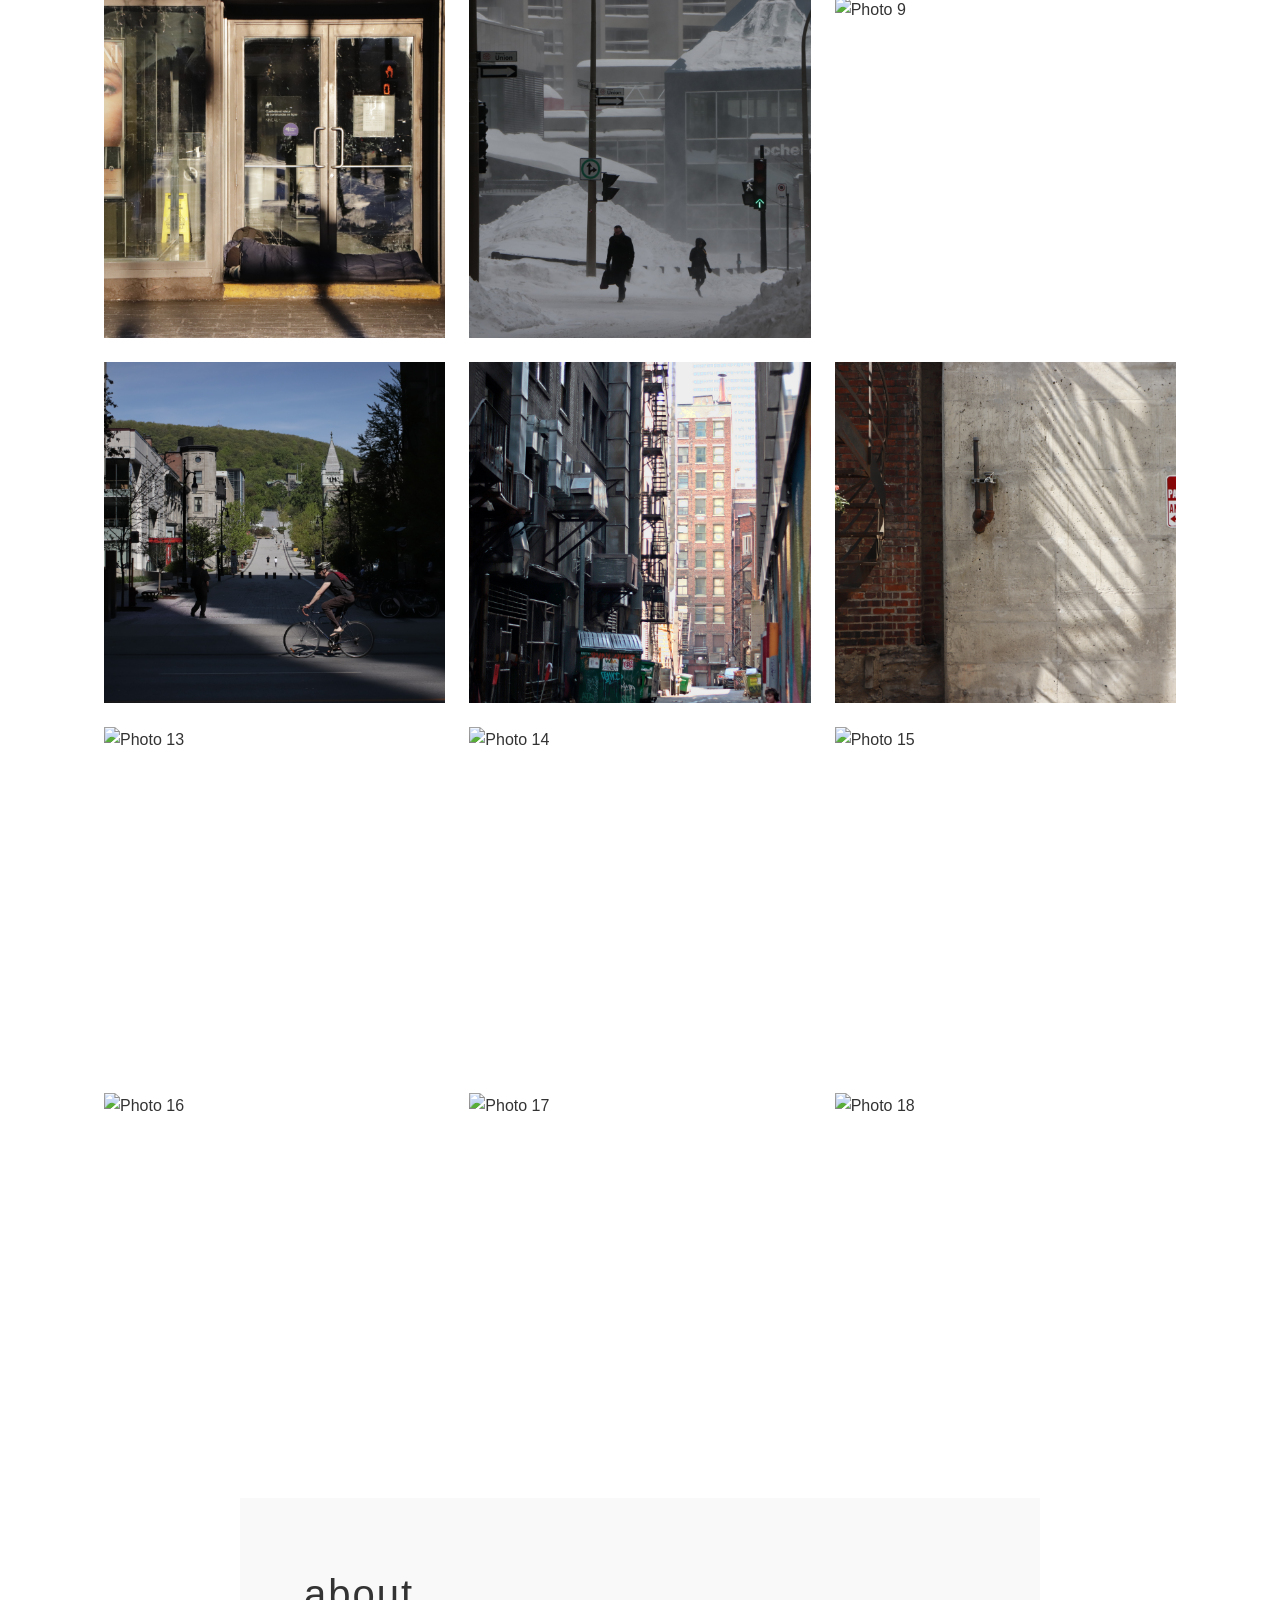
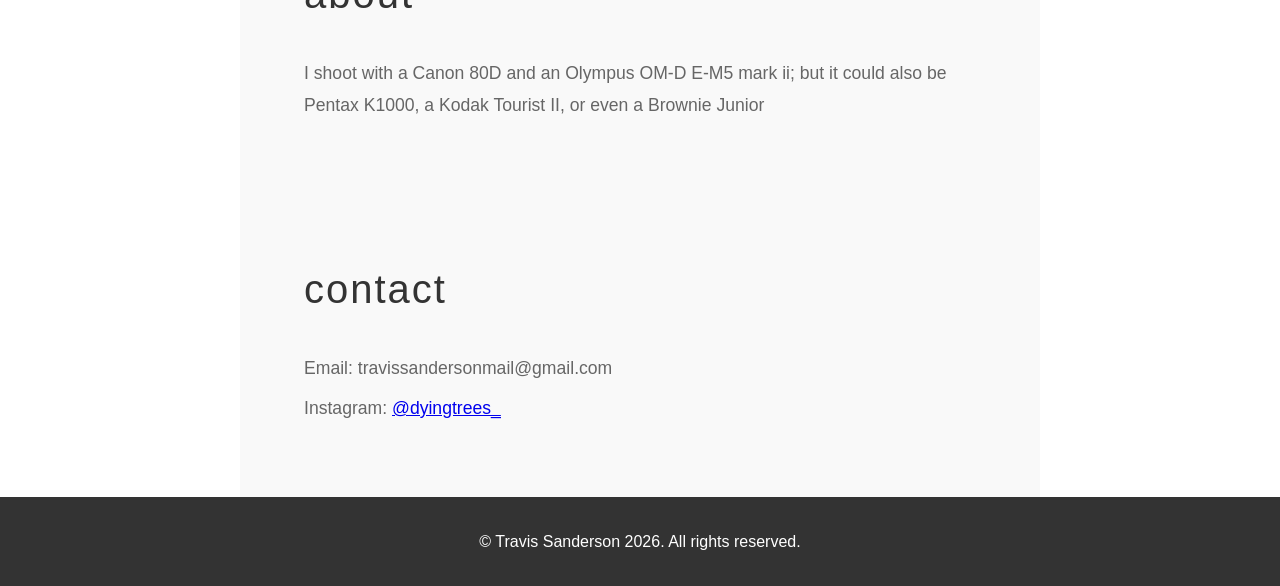
==== commit 27b18058: "Revise about section with camera details Updated the about section with new camera information." ====
--- a/index.html
+++ b/index.html
@@ -236,7 +236,8 @@
     <section id="about" class="about">
         <h2>about</h2>
         <div class="about-content">
-            <p>If you see anything you like, please contact me.</p>
+            <p>I shoot with a Canon 80D and an Olympus OM-D E-M5 mark ii;
+            but it could also be Pentax K1000, a Kodak Tourist II, or even a Brownie Junior</p>
         </div>
     </section>
 
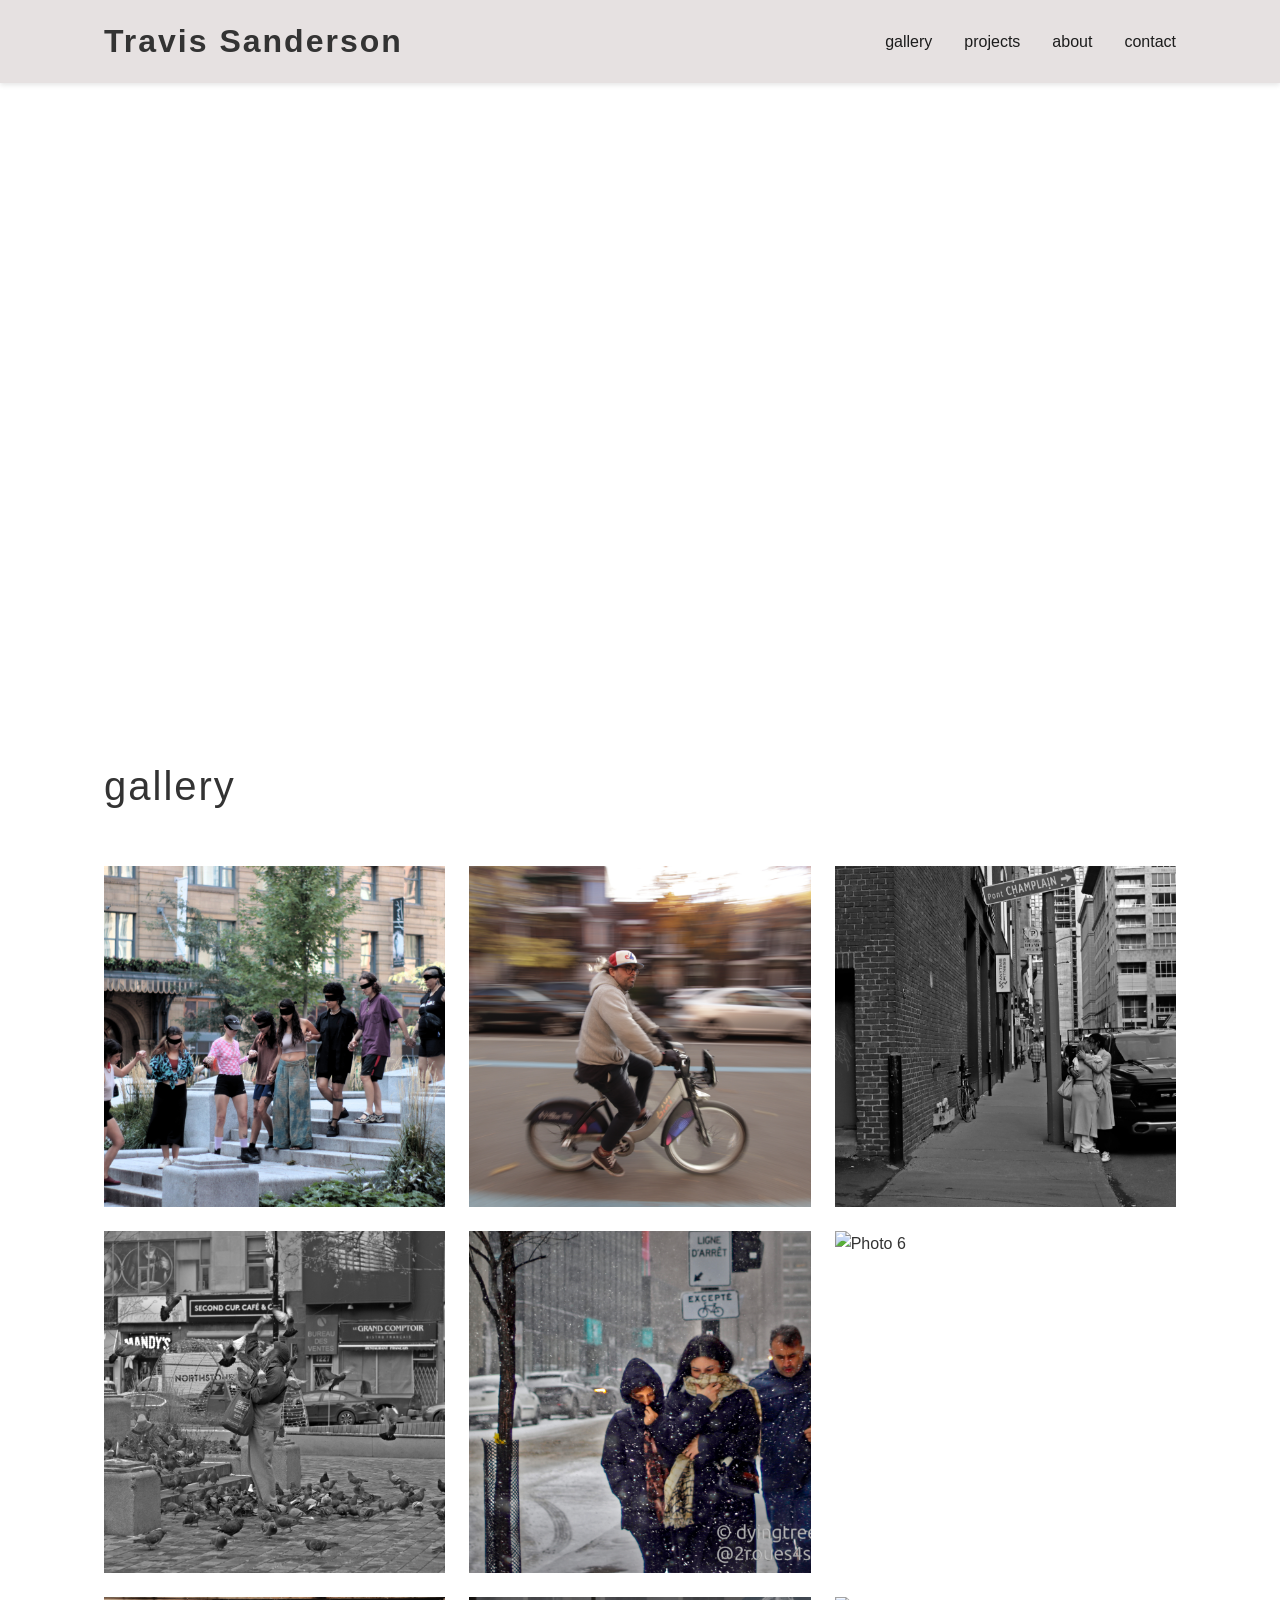
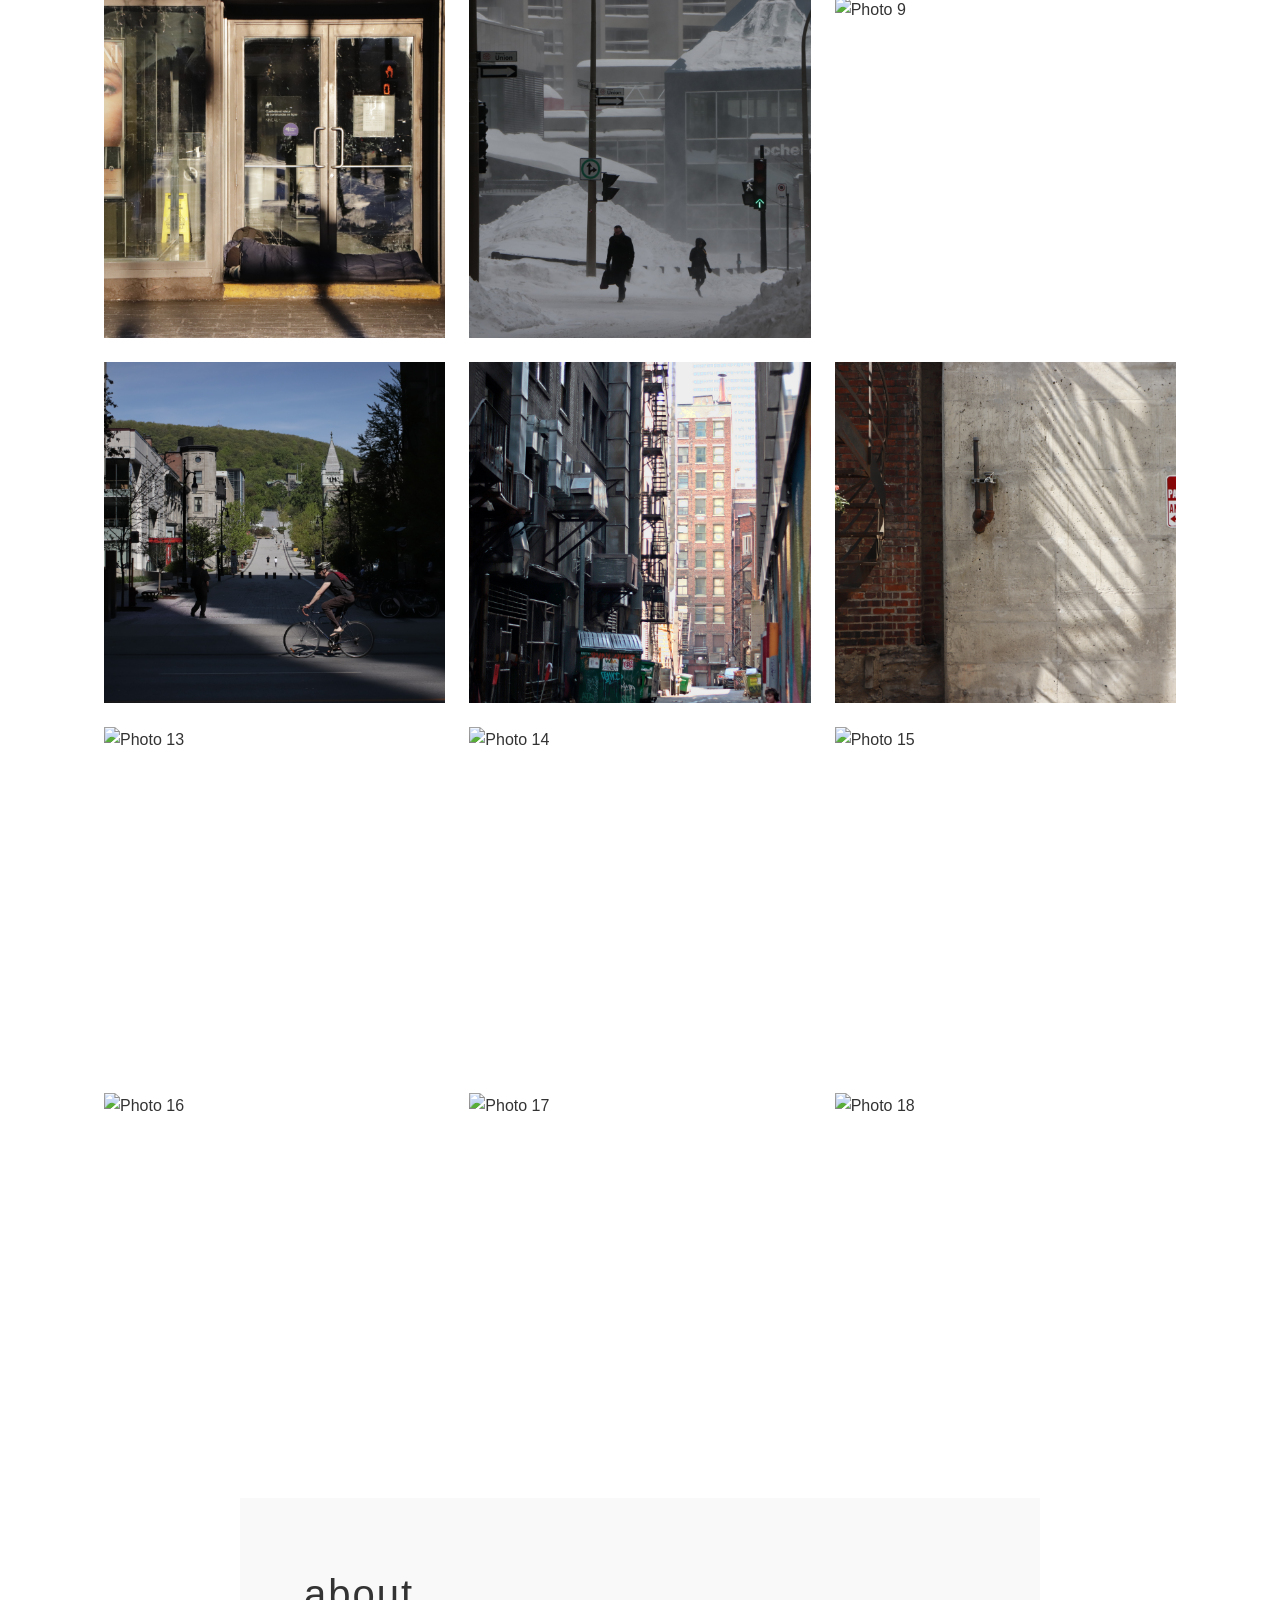
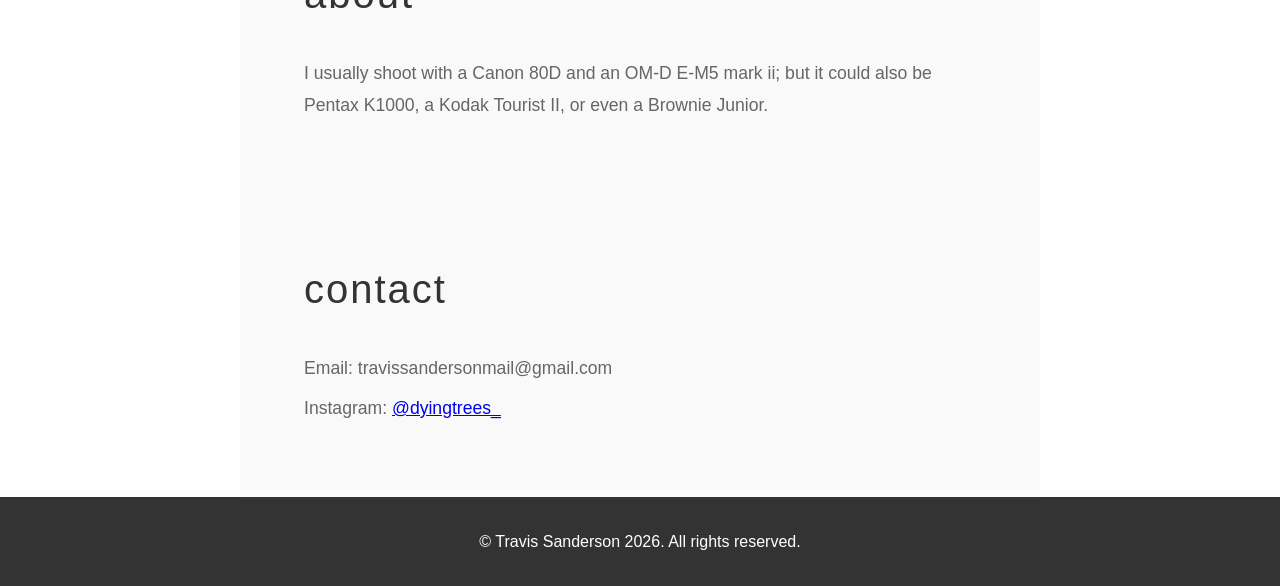
==== commit b810b2e4: "Update shooting equipment description in about section" ====
--- a/index.html
+++ b/index.html
@@ -236,8 +236,8 @@
     <section id="about" class="about">
         <h2>about</h2>
         <div class="about-content">
-            <p>I shoot with a Canon 80D and an Olympus OM-D E-M5 mark ii;
-            but it could also be Pentax K1000, a Kodak Tourist II, or even a Brownie Junior</p>
+            <p>I usually shoot with a Canon 80D and an OM-D E-M5 mark ii;
+            but it could also be Pentax K1000, a Kodak Tourist II, or even a Brownie Junior.</p>
         </div>
     </section>
 
